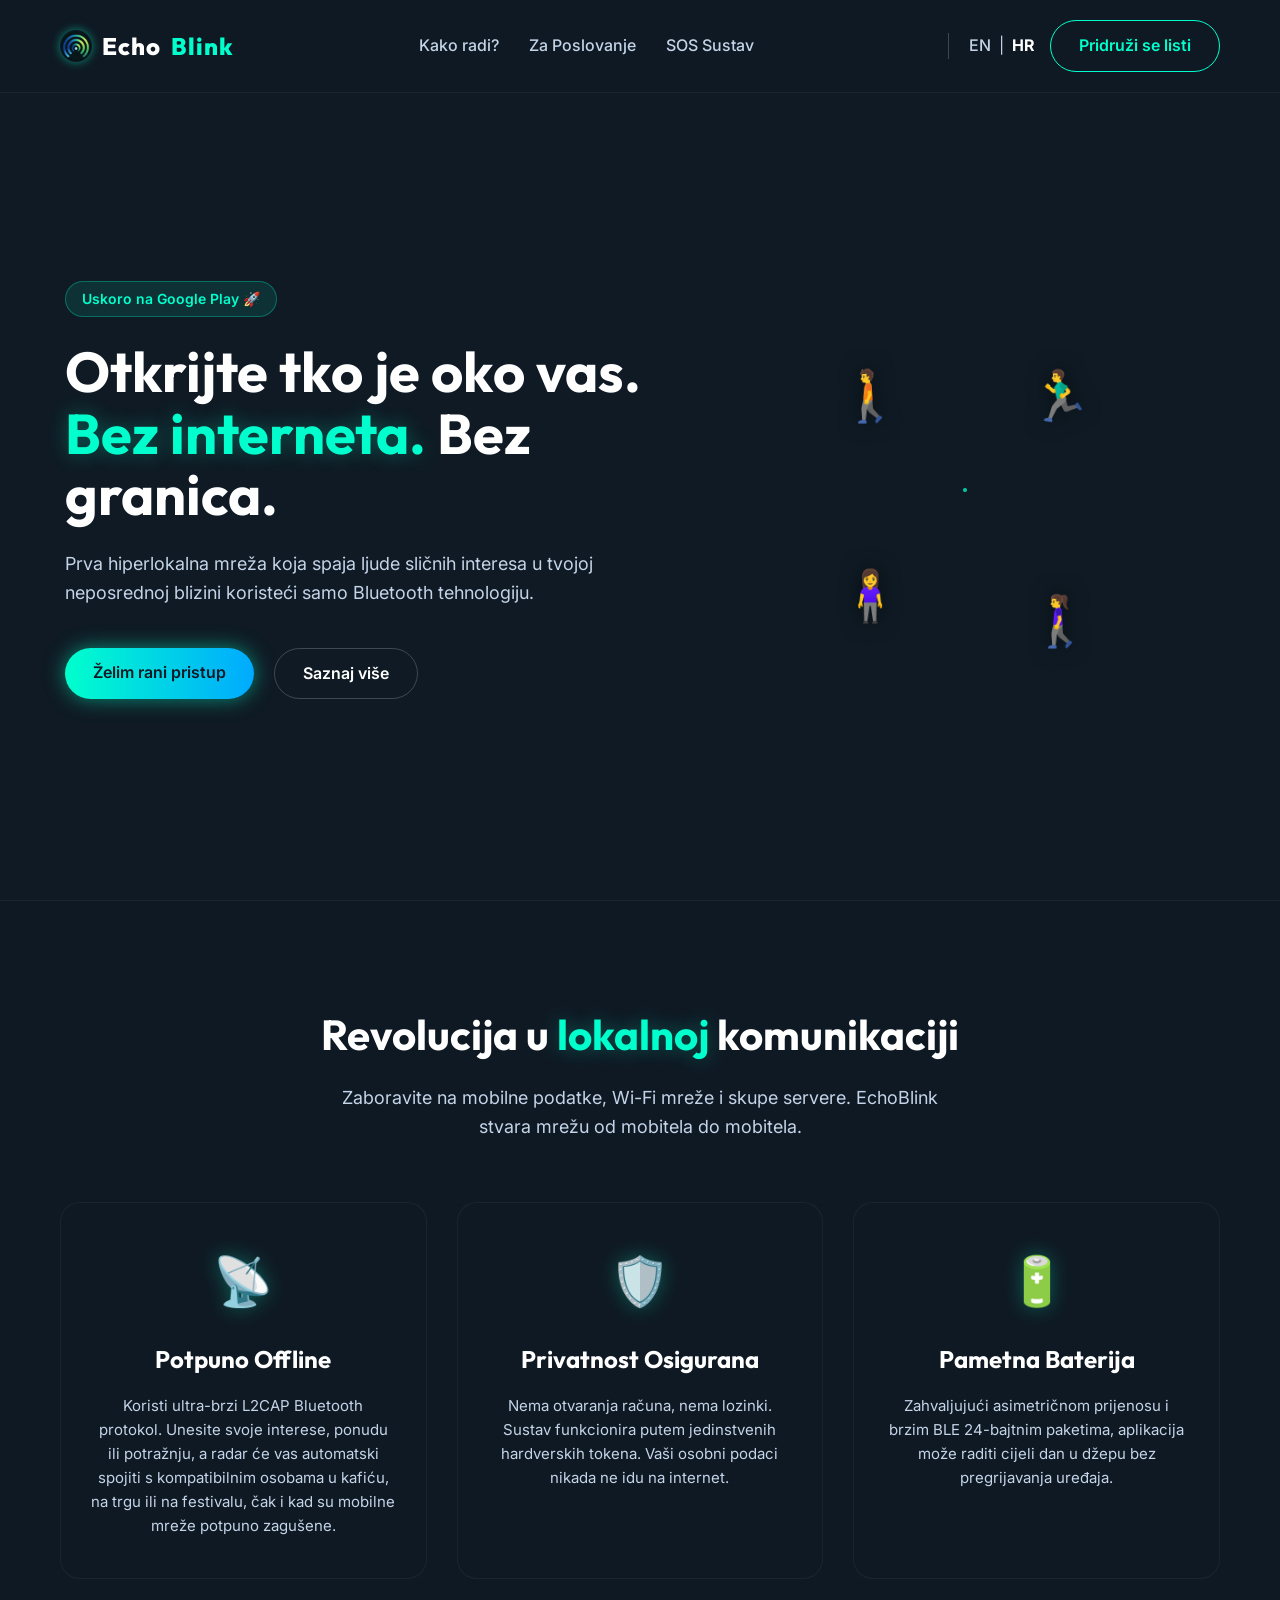
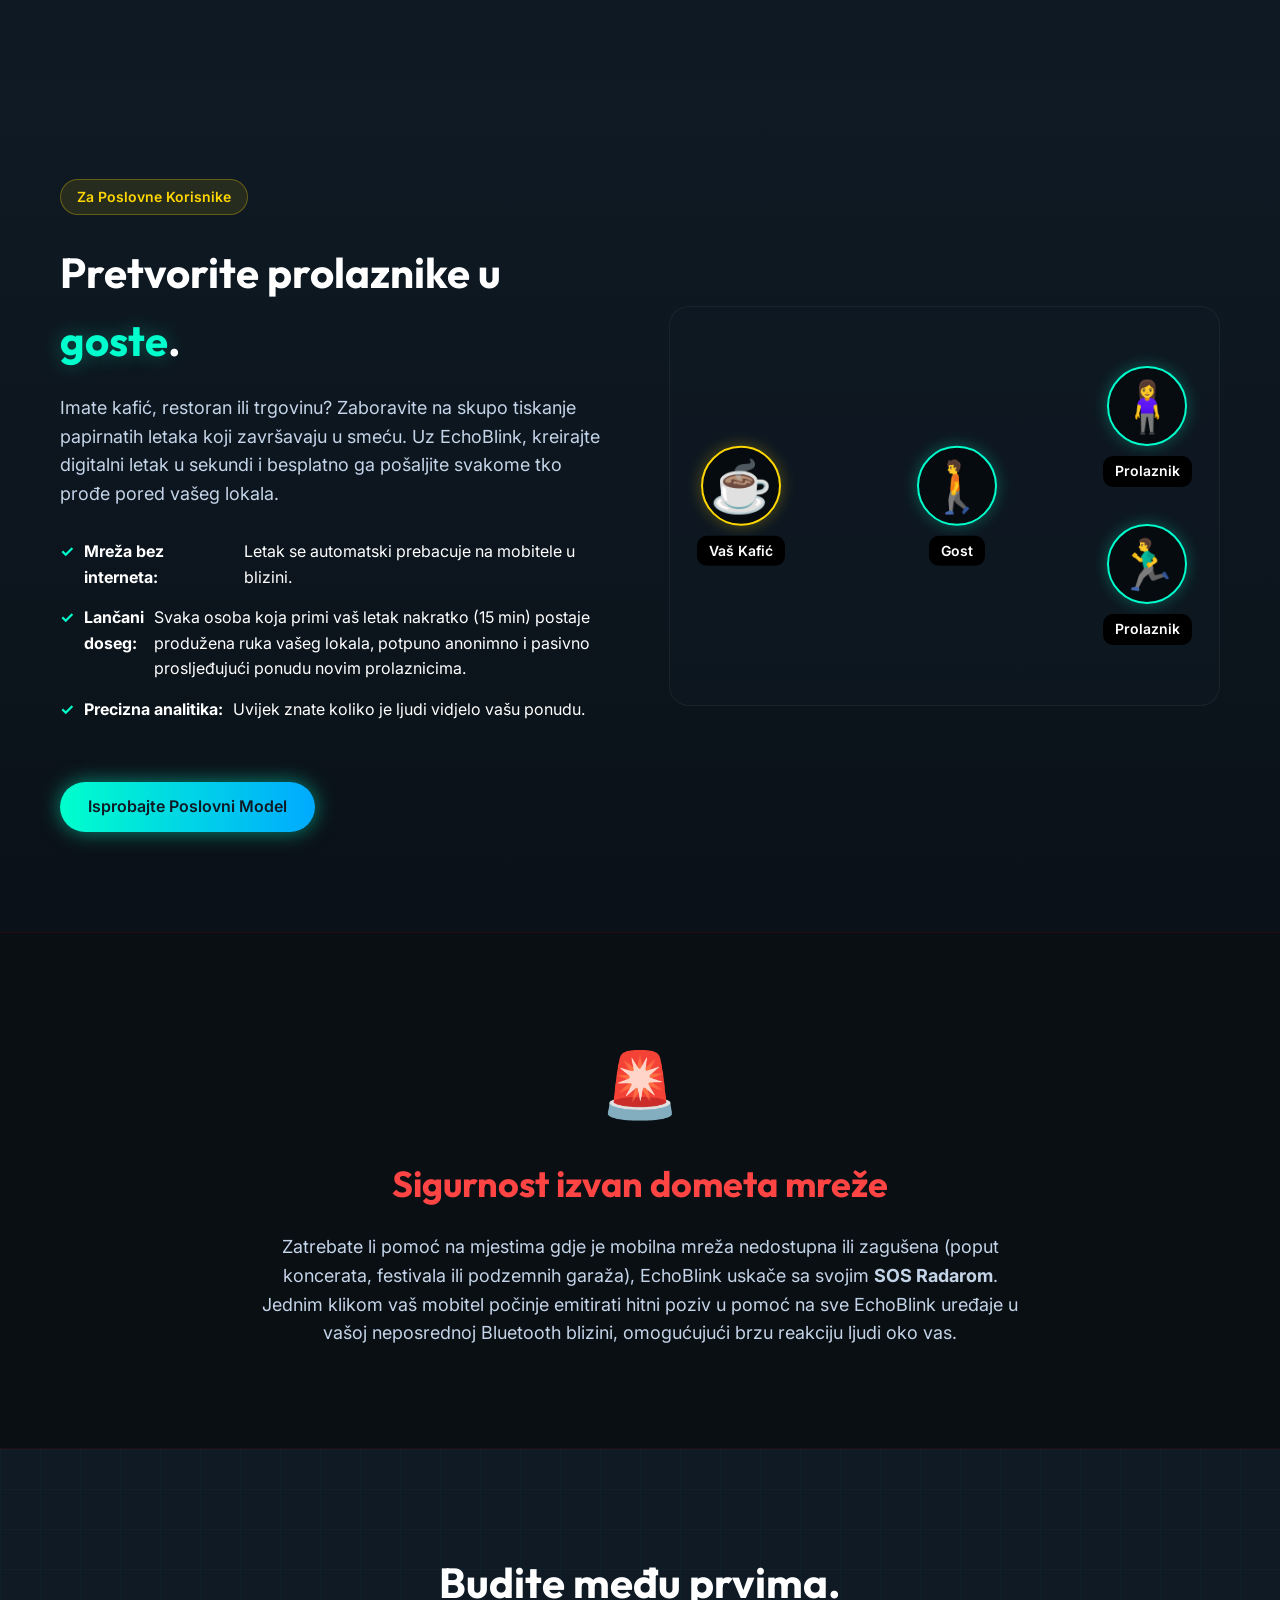
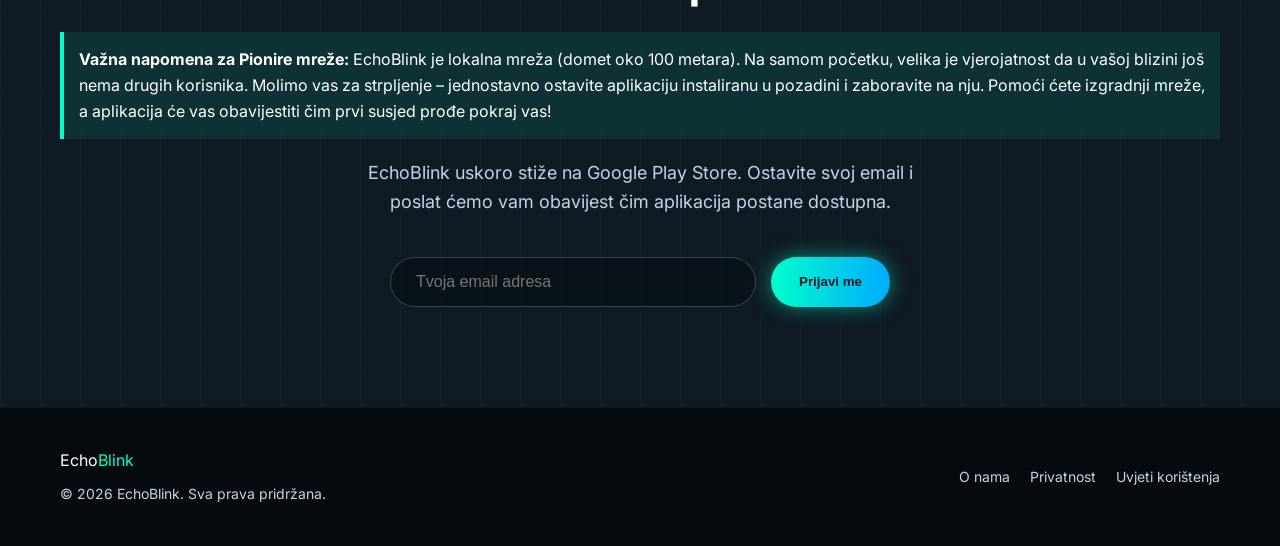
==== hr.html @ ae94ba46 "Add Privacy Policy" ====
<!DOCTYPE html>
<html lang="hr">
<head>
    <meta charset="UTF-8">
    <meta name="viewport" content="width=device-width, initial-scale=1.0">
    <title>EchoBlink | Otkrij Tko Je Oko Tebe</title>
    <meta name="description" content="Decentralizirani komunikacijski sustav. Povežite se s ljudima sličnih interesa oko sebe, potpuno bez interneta.">
    <link rel="stylesheet" href="style.css?v=8">
    <!-- Google Fonts -->
    <link rel="preconnect" href="https://fonts.googleapis.com">
    <link rel="preconnect" href="https://fonts.gstatic.com" crossorigin>
    <link href="https://fonts.googleapis.com/css2?family=Outfit:wght@300;400;600;800&family=Inter:wght@400;500;700&display=swap" rel="stylesheet">
    
    <script>
        function setLanguage() {
            localStorage.setItem('languageSelected', 'true');
        }
    </script>
</head>
<body>

    <!-- NAVIGACIJA -->
    <nav class="navbar">
        <div class="container nav-container">
            <a href="#home" class="logo">
                <img src="logo.webp" alt="EchoBlink Logo" class="logo-img">
                <span class="logo-echo">Echo</span><span class="logo-blink">Blink</span>
            </a>
            <ul class="nav-links">
                <li><a href="#kako-radi">Kako radi?</a></li>
                <li><a href="#poslovanje">Za Poslovanje</a></li>
                <li><a href="#sos">SOS Sustav</a></li>
            </ul>
            <div class="nav-right">
                <div class="lang-switcher">
                    <a href="index.html" onclick="setLanguage()">EN</a> | <a href="hr.html" class="active" onclick="setLanguage()">HR</a>
                </div>
                <a href="#waitlist" class="btn btn-primary">Pridruži se listi</a>
            </div>
        </div>
    </nav>

    <!-- HERO SEKCIJA -->
    <header class="hero" id="home">
        <div class="container hero-content">
            <div class="hero-text">
                <div class="badge">Uskoro na Google Play 🚀</div>
                <h1>Otkrijte tko je oko vas.<br><span class="highlight">Bez interneta.</span> Bez granica.</h1>
                <p>Prva hiperlokalna mreža koja spaja ljude sličnih interesa u tvojoj neposrednoj blizini koristeći samo Bluetooth tehnologiju.</p>
                <div class="hero-buttons">
                    <a href="#waitlist" class="btn btn-glow">Želim rani pristup</a>
                    <a href="#kako-radi" class="btn btn-outline">Saznaj više</a>
                </div>
            </div>

            <!-- Radar Background Animation -->
            <div class="radar-container">
                <div class="radar-wave wave-expand"></div>
                <div class="radar-wave wave-shrink"></div>
                
                <div class="radar-person rp-1">🚶</div>
                <div class="radar-person rp-2">🧍‍♀️</div>
                <div class="radar-person rp-3">🏃‍♂️</div>
                <div class="radar-person rp-4">🚶‍♀️</div>
            </div>
        </div>
    </header>

    <!-- ZNAČAJKE SEKCIJA -->
    <section id="kako-radi" class="features">
        <div class="container">
            <div class="section-header">
                <h2>Revolucija u <span class="highlight">lokalnoj</span> komunikaciji</h2>
                <p>Zaboravite na mobilne podatke, Wi-Fi mreže i skupe servere. EchoBlink stvara mrežu od mobitela do mobitela.</p>
            </div>

            <div class="features-grid">
                <!-- Kartica 1 -->
                <div class="feature-card">
                    <div class="feature-icon">📡</div>
                    <h3>Potpuno Offline</h3>
                    <p>Koristi ultra-brzi L2CAP Bluetooth protokol. Unesite svoje interese, ponudu ili potražnju, a radar će vas automatski spojiti s kompatibilnim osobama u kafiću, na trgu ili na festivalu, čak i kad su mobilne mreže potpuno zagušene.</p>
                </div>

                <!-- Kartica 2 -->
                <div class="feature-card">
                    <div class="feature-icon">🛡️</div>
                    <h3>Privatnost Osigurana</h3>
                    <p>Nema otvaranja računa, nema lozinki. Sustav funkcionira putem jedinstvenih hardverskih tokena. Vaši osobni podaci nikada ne idu na internet.</p>
                </div>

                <!-- Kartica 3 -->
                <div class="feature-card">
                    <div class="feature-icon">🔋</div>
                    <h3>Pametna Baterija</h3>
                    <p>Zahvaljujući asimetričnom prijenosu i brzim BLE 24-bajtnim paketima, aplikacija može raditi cijeli dan u džepu bez pregrijavanja uređaja.</p>
                </div>
            </div>
        </div>
    </section>

    <!-- POSLOVANJE / LETCI SEKCIJA -->
    <section id="poslovanje" class="business-section">
        <div class="container business-container">
            <div class="business-text">
                <div class="badge badge-gold">Za Poslovne Korisnike</div>
                <h2>Pretvorite prolaznike u <span class="highlight">goste</span>.</h2>
                <p>Imate kafić, restoran ili trgovinu? Zaboravite na skupo tiskanje papirnatih letaka koji završavaju u smeću. Uz EchoBlink, kreirajte digitalni letak u sekundi i besplatno ga pošaljite svakome tko prođe pored vašeg lokala.</p>
                
                <ul class="business-list">
                    <li><span class="icon-check">✓</span> <b>Mreža bez interneta:</b> Letak se automatski prebacuje na mobitele u blizini.</li>
                    <li><span class="icon-check">✓</span> <b>Lančani doseg:</b> Svaka osoba koja primi vaš letak nakratko (15 min) postaje produžena ruka vašeg lokala, potpuno anonimno i pasivno prosljeđujući ponudu novim prolaznicima.</li>
                    <li><span class="icon-check">✓</span> <b>Precizna analitika:</b> Uvijek znate koliko je ljudi vidjelo vašu ponudu.</li>
                </ul>
                
                <a href="#waitlist" class="btn btn-glow" style="margin-top: 20px;">Isprobajte Poslovni Model</a>
            </div>
            
            <div class="business-animation">
                <div class="shop-node">
                    <div class="shop-icon">☕</div>
                    <div class="node-label">Vaš Kafić</div>
                    <!-- Kafić šalje prvom gostu -->
                    <div class="flying-flyer flyer-1">📄 Popust 20%</div>
                </div>
                
                <div class="person-node person-1">
                    <div class="person-icon">🚶</div>
                    <div class="node-label">Gost</div>
                    <!-- Gost šalje dvojici novih -->
                    <div class="flying-flyer flyer-2">📄 Popust 20%</div>
                    <div class="flying-flyer flyer-3">📄 Popust 20%</div>
                </div>
                
                <div class="person-node person-2">
                    <div class="person-icon">🧍‍♀️</div>
                    <div class="node-label">Prolaznik</div>
                </div>

                <div class="person-node person-3">
                    <div class="person-icon">🏃‍♂️</div>
                    <div class="node-label">Prolaznik</div>
                </div>
            </div>
        </div>
    </section>

    <!-- SOS SEKCIJA -->
    <section id="sos" class="sos-section">
        <div class="container sos-container">
            <div class="sos-icon">🚨</div>
            <div class="sos-text">
                <h2>Sigurnost izvan dometa mreže</h2>
                <p>Zatrebate li pomoć na mjestima gdje je mobilna mreža nedostupna ili zagušena (poput koncerata, festivala ili podzemnih garaža), EchoBlink uskače sa svojim <b>SOS Radarom</b>. Jednim klikom vaš mobitel počinje emitirati hitni poziv u pomoć na sve EchoBlink uređaje u vašoj neposrednoj Bluetooth blizini, omogućujući brzu reakciju ljudi oko vas.</p>
            </div>
        </div>
    </section>

    <!-- WAITLIST (Lista Čekanja) i FOOTER -->
    <section id="waitlist" class="waitlist-section">
        <div class="container">
            <h2>Budite među prvima.</h2>
            <div class="pioneer-note" style="background: rgba(0, 255, 204, 0.1); border-left: 4px solid #00FFCC; padding: 15px; margin-bottom: 20px; text-align: left;">
                <strong>Važna napomena za Pionire mreže:</strong> EchoBlink je lokalna mreža (domet oko 100 metara). Na samom početku, velika je vjerojatnost da u vašoj blizini još nema drugih korisnika. Molimo vas za strpljenje – jednostavno ostavite aplikaciju instaliranu u pozadini i zaboravite na nju. Pomoći ćete izgradnji mreže, a aplikacija će vas obavijestiti čim prvi susjed prođe pokraj vas!
            </div>
            <p>EchoBlink uskoro stiže na Google Play Store. Ostavite svoj email i poslat ćemo vam obavijest čim aplikacija postane dostupna.</p>
            
            <form class="waitlist-form" action="https://formspree.io/f/xbdepzao" method="POST">
                <input type="email" name="email" placeholder="Tvoja email adresa" required class="email-input">
                <button type="submit" class="btn btn-glow">Prijavi me</button>
            </form>
        </div>
    </section>

    <footer class="footer">
        <div class="container footer-content">
            <div class="footer-logo">
                <span class="logo-echo">Echo</span><span class="logo-blink">Blink</span>
                <p class="copyright">© 2026 EchoBlink. Sva prava pridržana.</p>
            </div>
            <div class="footer-links">
                <a href="#kako-radi">O nama</a>
                <a href="privacy.html">Privatnost</a>
                <a href="#">Uvjeti korištenja</a>
            </div>
        </div>
    </footer>

    <!-- Default Statcounter code for EchoBlink web
    https://soboslikar.github.io/EchoBlinkWeb/index.html -->
    <script type="text/javascript">
    var sc_project=13294993; 
    var sc_invisible=1; 
    var sc_security="50067caf"; 
    </script>
    <script type="text/javascript"
    src="https://www.statcounter.com/counter/counter.js"
    async></script>
    <noscript><div class="statcounter"><a title="Web Analytics
    Made Easy - Statcounter" href="https://statcounter.com/"
    target="_blank"><img class="statcounter"
    src="https://c.statcounter.com/13294993/0/50067caf/1/"
    alt="Web Analytics Made Easy - Statcounter"
    referrerPolicy="no-referrer-when-downgrade"></a></div></noscript>
    <!-- End of Statcounter Code -->

</body>
</html>
---- style.css ----
/* ===== OSNOVNE POSTAVKE ===== */
:root {
    --bg-dark: #0F1A24;         /* Glavna tamno plava pozadina */
    --neon-cyan: #00FFCC;       /* EchoBlink Cijan boja (primarna) */
    --neon-blue: #00AAFF;       /* Sporedna plava */
    --text-main: #FFFFFF;
    --text-muted: #c4d4e8;      /* Svjetlija siva/plava za bolju čitljivost */
    --glass-bg: rgba(15, 26, 36, 0.6);
    --glass-border: rgba(0, 255, 204, 0.2);
}

* {
    margin: 0;
    padding: 0;
    box-sizing: border-box;
}

body {
    font-family: 'Inter', sans-serif;
    background-color: var(--bg-dark);
    color: var(--text-main);
    line-height: 1.6;
    overflow-x: hidden;
}

h1, h2, h3, h4 {
    font-family: 'Outfit', sans-serif;
}

a {
    text-decoration: none;
    color: inherit;
}

.container {
    max-width: 1200px;
    margin: 0 auto;
    padding: 0 20px;
}

/* ===== NAVIGACIJA ===== */
.navbar {
    position: fixed;
    top: 0;
    left: 0;
    width: 100%;
    padding: 20px 0;
    z-index: 100;
    background: var(--glass-bg);
    backdrop-filter: blur(10px);
    border-bottom: 1px solid rgba(255, 255, 255, 0.05);
}

.nav-container {
    display: flex;
    justify-content: space-between;
    align-items: center;
}

.logo {
    font-size: 24px;
    font-weight: 800;
    font-family: 'Outfit', sans-serif;
    letter-spacing: 1px;
    display: flex;
    align-items: center;
    gap: 10px;
}

.logo-img {
    width: 32px;
    height: 32px;
    border-radius: 50%;
    box-shadow: 0 0 10px rgba(0, 255, 204, 0.5);
}

.logo-echo { color: var(--text-main); }
.logo-blink { color: var(--neon-cyan); }

.nav-links {
    display: flex;
    list-style: none;
    gap: 30px;
}

.nav-links a {
    color: var(--text-muted);
    font-weight: 500;
    transition: color 0.3s;
}

.nav-links a:hover {
    color: var(--neon-cyan);
}

.lang-switcher {
    display: flex;
    align-items: center;
    gap: 8px;
    margin-left: 10px;
    padding-left: 20px;
    border-left: 1px solid rgba(255, 255, 255, 0.2);
    color: var(--text-muted);
}

.lang-switcher a {
    color: var(--text-muted);
    text-decoration: none;
    font-weight: 500;
}

.lang-switcher a.active {
    color: #FFF;
    font-weight: 700;
}

.nav-right {
    display: flex;
    align-items: center;
    gap: 15px;
}

/* ===== GUMBI ===== */
.btn {
    display: inline-block;
    padding: 12px 28px;
    border-radius: 30px;
    font-weight: 600;
    transition: all 0.3s ease;
    cursor: pointer;
}

.btn-primary {
    background-color: transparent;
    color: var(--neon-cyan);
    border: 1px solid var(--neon-cyan);
}

.btn-primary:hover {
    background-color: rgba(0, 255, 204, 0.1);
    box-shadow: 0 0 15px rgba(0, 255, 204, 0.4);
}

.btn-glow {
    background: linear-gradient(90deg, #00FFCC, #00AAFF);
    color: #0F1A24;
    border: none;
    box-shadow: 0 0 20px rgba(0, 255, 204, 0.5);
}

.btn-glow:hover {
    box-shadow: 0 0 30px rgba(0, 255, 204, 0.8);
    transform: translateY(-2px);
}

.btn-outline {
    background-color: transparent;
    color: var(--text-main);
    border: 1px solid rgba(255, 255, 255, 0.2);
}

.btn-outline:hover {
    border-color: var(--text-main);
}

/* ===== HERO SEKCIJA ===== */
.hero {
    position: relative;
    min-height: 100vh;
    display: flex;
    align-items: center;
    padding-top: 80px;
    overflow: hidden;
}

.hero-content {
    display: flex;
    align-items: center;
    justify-content: space-between;
    gap: 50px;
    z-index: 2;
    position: relative;
}

.hero-text {
    flex: 1;
    max-width: 600px;
}

.badge {
    display: inline-block;
    padding: 6px 16px;
    background: rgba(0, 255, 204, 0.1);
    border: 1px solid rgba(0, 255, 204, 0.3);
    color: var(--neon-cyan);
    border-radius: 20px;
    font-size: 14px;
    font-weight: 600;
    margin-bottom: 24px;
}

.hero h1 {
    font-size: 56px;
    line-height: 1.1;
    margin-bottom: 24px;
}

.highlight {
    color: var(--neon-cyan);
    text-shadow: 0 0 20px rgba(0, 255, 204, 0.3);
}

.hero p {
    font-size: 18px;
    color: var(--text-muted);
    margin-bottom: 40px;
}

.hero-buttons {
    display: flex;
    gap: 20px;
}

/* ===== HERO MOCKUP (Mobitel) ===== */
.hero-mockup {
    flex: 1;
    display: flex;
    justify-content: center;
    perspective: 1000px;
}

.phone-frame {
    width: 300px;
    height: 600px;
    background: #111;
    border-radius: 40px;
    border: 8px solid #222;
    box-shadow: 0 20px 50px rgba(0,0,0,0.5), 0 0 40px rgba(0, 255, 204, 0.1);
    position: relative;
    overflow: hidden;
    transform: rotateY(-15deg) rotateX(5deg);
    transition: transform 0.5s ease;
}

.phone-frame:hover {
    transform: rotateY(-5deg) rotateX(2deg);
}

.phone-screen {
    width: 100%;
    height: 100%;
    background: var(--bg-dark);
    position: relative;
}

.mockup-radar {
    position: absolute;
    top: 50%;
    left: 50%;
    transform: translate(-50%, -50%);
    width: 250px;
    height: 250px;
    border-radius: 50%;
    border: 1px dashed rgba(0, 255, 204, 0.3);
}

.mockup-center {
    position: absolute;
    top: 50%;
    left: 50%;
    transform: translate(-50%, -50%);
    background: var(--neon-cyan);
    color: #000;
    padding: 8px;
    border-radius: 50%;
    font-size: 10px;
    font-weight: bold;
    box-shadow: 0 0 15px var(--neon-cyan);
}

.mockup-match {
    position: absolute;
    background: rgba(15, 26, 36, 0.9);
    border: 1px solid var(--neon-cyan);
    color: var(--neon-cyan);
    padding: 6px 12px;
    border-radius: 20px;
    font-size: 12px;
    white-space: nowrap;
    animation: float 3s ease-in-out infinite;
}

@keyframes float {
    0% { transform: translateY(0px); }
    50% { transform: translateY(-10px); }
    100% { transform: translateY(0px); }
}

/* ===== RADAR POZADINSKA ANIMACIJA ===== */
.radar-container {
    position: relative;
    width: 500px;
    height: 500px;
    z-index: 0;
    pointer-events: none;
    flex-shrink: 0;
}

.radar-wave {
    position: absolute;
    top: 50%;
    left: 50%;
    transform: translate(-50%, -50%);
    border-radius: 50%;
    border: 2.5px solid rgba(0, 255, 204, 0.5); /* Malo smanjena boja */
}

.wave-expand {
    animation: radarExpand 3s infinite linear;
}

.wave-shrink {
    animation: radarShrink 3s infinite linear;
}

.radar-person {
    position: absolute;
    font-size: 50px;
    width: 60px;
    height: 60px;
    display: flex;
    justify-content: center;
    align-items: center;
    z-index: 2;
    animation: floatOrbit 6s infinite ease-in-out alternate;
    filter: drop-shadow(0 0 10px rgba(0, 0, 0, 0.5));
}

.rp-1 { top: 25%; left: 25%; animation-delay: 0s; }
.rp-2 { top: 65%; left: 25%; animation-delay: 1s; }
.rp-3 { top: 25%; right: 25%; animation-delay: 2s; }
.rp-4 { top: 70%; right: 25%; animation-delay: 3s; }

@keyframes floatOrbit {
    0% { transform: translate(0, 0) scale(0.9); }
    100% { transform: translate(15px, -15px) scale(1.1); }
}

@keyframes radarExpand {
    0% { width: 0; height: 0; opacity: 1; }
    100% { width: 100%; height: 100%; opacity: 0; }
}

@keyframes radarShrink {
    0% { width: 100%; height: 100%; opacity: 0; }
    10% { opacity: 1; }
    100% { width: 0; height: 0; opacity: 1; }
}

/* ===== SEKCIJE OPĆENITO ===== */
section {
    padding: 100px 0;
    position: relative;
    z-index: 2;
}

.section-header {
    text-align: center;
    margin-bottom: 60px;
}

.section-header h2 {
    font-size: 42px;
    margin-bottom: 16px;
}

.section-header p {
    font-size: 18px;
    color: var(--text-muted);
    max-width: 600px;
    margin: 0 auto;
}

/* ===== ZNAČAJKE (Features) ===== */
.features {
    background-color: rgba(15, 26, 36, 0.95);
    border-top: 1px solid rgba(255, 255, 255, 0.05);
}

.features-grid {
    display: grid;
    grid-template-columns: repeat(auto-fit, minmax(300px, 1fr));
    gap: 30px;
}

.feature-card {
    background: var(--glass-bg);
    border: 1px solid rgba(255, 255, 255, 0.05);
    border-radius: 20px;
    padding: 40px 30px;
    text-align: center;
    transition: transform 0.3s, box-shadow 0.3s;
    position: relative;
    overflow: hidden;
}

.feature-card::before {
    content: '';
    position: absolute;
    top: 0;
    left: 0;
    width: 100%;
    height: 4px;
    background: var(--neon-cyan);
    transform: scaleX(0);
    transform-origin: left;
    transition: transform 0.4s ease;
}

.feature-card:hover {
    transform: translateY(-10px);
    box-shadow: 0 15px 30px rgba(0, 0, 0, 0.3);
    border-color: rgba(0, 255, 204, 0.2);
}

.feature-card:hover::before {
    transform: scaleX(1);
}

.feature-icon {
    font-size: 48px;
    margin-bottom: 20px;
    display: inline-block;
    filter: drop-shadow(0 0 10px rgba(0, 255, 204, 0.3));
}

.feature-card h3 {
    font-size: 24px;
    margin-bottom: 16px;
    color: var(--text-main);
}

.feature-card p {
    color: var(--text-muted);
    font-size: 15px;
}

.wave-1 { width: 0; height: 0; animation-delay: 0s; }
.wave-2 { width: 0; height: 0; animation-delay: 1.3s; }
.wave-3 { width: 0; height: 0; animation-delay: 2.6s; }

@keyframes radarExpand {
    0% { width: 0; height: 0; opacity: 1; }
    100% { width: 100%; height: 100%; opacity: 0; }
}

/* ===== RESPONSIVE ===== */
@media (max-width: 992px) {
    .hero-content {
        flex-direction: column;
        text-align: center;
        padding-top: 60px;
    }
    
    .hero-text {
        max-width: 100%;
        margin-bottom: 40px;
    }
    
    .radar-container {
        width: 100%;
        max-width: 350px;
        height: 350px;
        margin: 0 auto;
    }
    
    .hero-buttons {
        justify-content: center;
    }
    
    .nav-links, .nav-container .btn-primary {
        display: none; /* Sakrivamo linkove i gumb na mobitelu */
    }
    
    .lang-switcher {
        border-left: none;
        padding-left: 0;
        margin-left: 0;
    }
    
    .radar-container {
        top: auto;
        bottom: 50px;
        right: 50%;
        transform: translate(50%, 0);
    }
}

/* ===== POSLOVANJE (Business) ===== */
.business-section {
    background: linear-gradient(180deg, var(--bg-dark) 0%, #0a1118 100%);
}

.business-container {
    display: flex;
    align-items: center;
    justify-content: space-between;
    gap: 60px;
}

.business-text {
    flex: 1;
}

.badge-gold {
    background: rgba(255, 215, 0, 0.1);
    border: 1px solid rgba(255, 215, 0, 0.3);
    color: #FFD700;
}

.business-text h2 {
    font-size: 42px;
    margin-bottom: 20px;
}

.business-text p {
    color: var(--text-muted);
    font-size: 18px;
    margin-bottom: 30px;
}

.business-list {
    list-style: none;
    margin-bottom: 40px;
}

.business-list li {
    margin-bottom: 15px;
    font-size: 16px;
    display: flex;
    align-items: flex-start;
    gap: 10px;
}

.icon-check {
    color: var(--neon-cyan);
    font-weight: bold;
}

/* Viralna Animacija */
.business-animation {
    flex: 1;
    position: relative;
    height: 400px;
    background: var(--glass-bg);
    border: 1px solid rgba(255, 255, 255, 0.05);
    border-radius: 20px;
    overflow: hidden;
}

.shop-node, .person-node {
    position: absolute;
    display: flex;
    flex-direction: column;
    align-items: center;
    z-index: 5;
}

.shop-node {
    top: 50%;
    left: 5%;
    transform: translateY(-50%);
}

.person-1 {
    top: 50%;
    left: 45%;
    transform: translateY(-50%);
}

.person-2 {
    top: 15%;
    right: 5%;
}

.person-3 {
    bottom: 15%;
    right: 5%;
}

.shop-icon, .person-icon {
    font-size: 50px;
    background: rgba(0,0,0,0.5);
    width: 80px;
    height: 80px;
    display: flex;
    justify-content: center;
    align-items: center;
    border-radius: 50%;
    border: 2px solid var(--neon-cyan);
    box-shadow: 0 0 15px rgba(0, 255, 204, 0.3);
    margin-bottom: 10px;
}

.shop-icon {
    border-color: #FFD700;
    box-shadow: 0 0 15px rgba(255, 215, 0, 0.3);
}

.node-label {
    font-weight: 600;
    font-size: 14px;
    background: #000;
    padding: 4px 12px;
    border-radius: 10px;
}

/* Animacija letaka */
.flying-flyer {
    position: absolute;
    background: #FFD700;
    color: #000;
    font-weight: bold;
    padding: 5px 10px;
    border-radius: 8px;
    font-size: 12px;
    white-space: nowrap;
    opacity: 0;
    z-index: 4;
}

.flyer-1 {
    animation: flyToPerson1 4s infinite linear;
}

.flyer-2 {
    animation: flyToPerson2 4s infinite linear;
    animation-delay: 2s;
}

.flyer-3 {
    animation: flyToPerson3 4s infinite linear;
    animation-delay: 2s;
}

@keyframes flyToPerson1 {
    0% { top: 40px; left: 80px; opacity: 0; transform: scale(0.5); }
    10% { opacity: 1; transform: scale(1); }
    40% { top: 40px; left: 160px; opacity: 1; transform: scale(1); }
    50% { top: 40px; left: 190px; opacity: 0; transform: scale(0.5); }
    100% { opacity: 0; }
}

@keyframes flyToPerson2 {
    0% { top: 40px; left: 80px; opacity: 0; transform: scale(0.5); }
    10% { opacity: 1; transform: scale(1); }
    40% { top: -60px; left: 180px; opacity: 1; transform: scale(1); }
    50% { top: -90px; left: 200px; opacity: 0; transform: scale(0.5); }
    100% { opacity: 0; }
}

@keyframes flyToPerson3 {
    0% { top: 40px; left: 80px; opacity: 0; transform: scale(0.5); }
    10% { opacity: 1; transform: scale(1); }
    40% { top: 140px; left: 180px; opacity: 1; transform: scale(1); }
    50% { top: 170px; left: 200px; opacity: 0; transform: scale(0.5); }
    100% { opacity: 0; }
}

@media (max-width: 992px) {
    .business-container {
        flex-direction: column;
    }
    .business-animation {
        width: 100%;
        margin-top: 40px;
    }
}

@media (max-width: 600px) {
    .business-animation {
        flex: none;
        width: 100%;
        min-height: 500px;
        height: 500px;
        margin-top: 20px;
        border: none;
        background: transparent;
    }
    
    .shop-node {
        top: 5%;
        left: 50%;
        transform: translateX(-50%);
    }

    .person-1 {
        top: 40%;
        left: 50%;
        transform: translateX(-50%);
    }

    .person-2 {
        top: 75%;
        right: 0;
    }

    .person-3 {
        top: 75%;
        left: 0;
        bottom: auto;
        right: auto;
    }

    .flyer-1 { animation: flyToPerson1_mobile 4s infinite linear; }
    .flyer-2 { animation: flyToPerson2_mobile 4s infinite linear; animation-delay: 2s; }
    .flyer-3 { animation: flyToPerson3_mobile 4s infinite linear; animation-delay: 2s; }
}

@keyframes flyToPerson1_mobile {
    0% { top: 60px; left: 40px; opacity: 0; transform: scale(0.5) translateX(-50%); }
    10% { opacity: 1; transform: scale(1) translateX(-50%); }
    40% { top: 140px; left: 40px; opacity: 1; transform: scale(1) translateX(-50%); }
    50% { top: 160px; left: 40px; opacity: 0; transform: scale(0.5) translateX(-50%); }
    100% { opacity: 0; }
}

@keyframes flyToPerson2_mobile {
    0% { top: 60px; left: 40px; opacity: 0; transform: scale(0.5) translateX(-50%); }
    10% { opacity: 1; transform: scale(1) translateX(-50%); }
    40% { top: 140px; left: 90px; opacity: 1; transform: scale(1) translateX(-50%); }
    50% { top: 160px; left: 100px; opacity: 0; transform: scale(0.5) translateX(-50%); }
    100% { opacity: 0; }
}

@keyframes flyToPerson3_mobile {
    0% { top: 60px; left: 40px; opacity: 0; transform: scale(0.5) translateX(-50%); }
    10% { opacity: 1; transform: scale(1) translateX(-50%); }
    40% { top: 140px; left: -10px; opacity: 1; transform: scale(1) translateX(-50%); }
    50% { top: 160px; left: -20px; opacity: 0; transform: scale(0.5) translateX(-50%); }
    100% { opacity: 0; }
}

/* ===== SOS SEKCIJA ===== */
.sos-section {
    background-color: #0A0F14;
    text-align: center;
    border-top: 1px solid rgba(255, 0, 0, 0.1);
    border-bottom: 1px solid rgba(255, 0, 0, 0.1);
}

.sos-container {
    max-width: 800px;
}

.sos-icon {
    font-size: 64px;
    margin-bottom: 20px;
    animation: pulseRed 2s infinite;
}

@keyframes pulseRed {
    0% { transform: scale(1); filter: drop-shadow(0 0 10px rgba(255,0,0,0)); }
    50% { transform: scale(1.1); filter: drop-shadow(0 0 30px rgba(255,0,0,0.8)); }
    100% { transform: scale(1); filter: drop-shadow(0 0 10px rgba(255,0,0,0)); }
}

.sos-text h2 {
    color: #FF4444;
    font-size: 36px;
    margin-bottom: 20px;
}

.sos-text p {
    font-size: 18px;
    color: var(--text-muted);
}

/* ===== WAITLIST SEKCIJA ===== */
.waitlist-section {
    text-align: center;
    background: url('data:image/svg+xml;utf8,<svg width="100%" height="100%" xmlns="http://www.w3.org/2000/svg"><defs><pattern id="grid" width="40" height="40" patternUnits="userSpaceOnUse"><path d="M 40 0 L 0 0 0 40" fill="none" stroke="rgba(0, 255, 204, 0.05)" stroke-width="1"/></pattern></defs><rect width="100%" height="100%" fill="url(%23grid)" /></svg>');
    background-color: var(--bg-dark);
}

.waitlist-section h2 {
    font-size: 42px;
    margin-bottom: 16px;
}

.waitlist-section p {
    font-size: 18px;
    color: var(--text-muted);
    max-width: 600px;
    margin: 0 auto 40px auto;
}

.waitlist-form {
    display: flex;
    justify-content: center;
    gap: 15px;
    max-width: 500px;
    margin: 0 auto;
}

.email-input {
    flex: 1;
    padding: 15px 25px;
    border-radius: 30px;
    border: 1px solid rgba(255,255,255,0.2);
    background: rgba(0,0,0,0.3);
    color: #FFF;
    font-size: 16px;
    outline: none;
    transition: border-color 0.3s;
}

.email-input:focus {
    border-color: var(--neon-cyan);
}

@media (max-width: 600px) {
    .waitlist-form {
        flex-direction: column;
    }
}

/* ===== FOOTER ===== */
.footer {
    background-color: #050A0F;
    padding: 40px 0;
    border-top: 1px solid rgba(255, 255, 255, 0.05);
}

.footer-content {
    display: flex;
    justify-content: space-between;
    align-items: center;
    flex-wrap: wrap;
    gap: 20px;
}

.footer-logo p {
    color: var(--text-muted);
    font-size: 14px;
    margin-top: 10px;
}

.footer-links {
    display: flex;
    gap: 20px;
}

.footer-links a {
    color: var(--text-muted);
    font-size: 14px;
    transition: color 0.3s;
}

.footer-links a:hover {
    color: var(--neon-cyan);
}
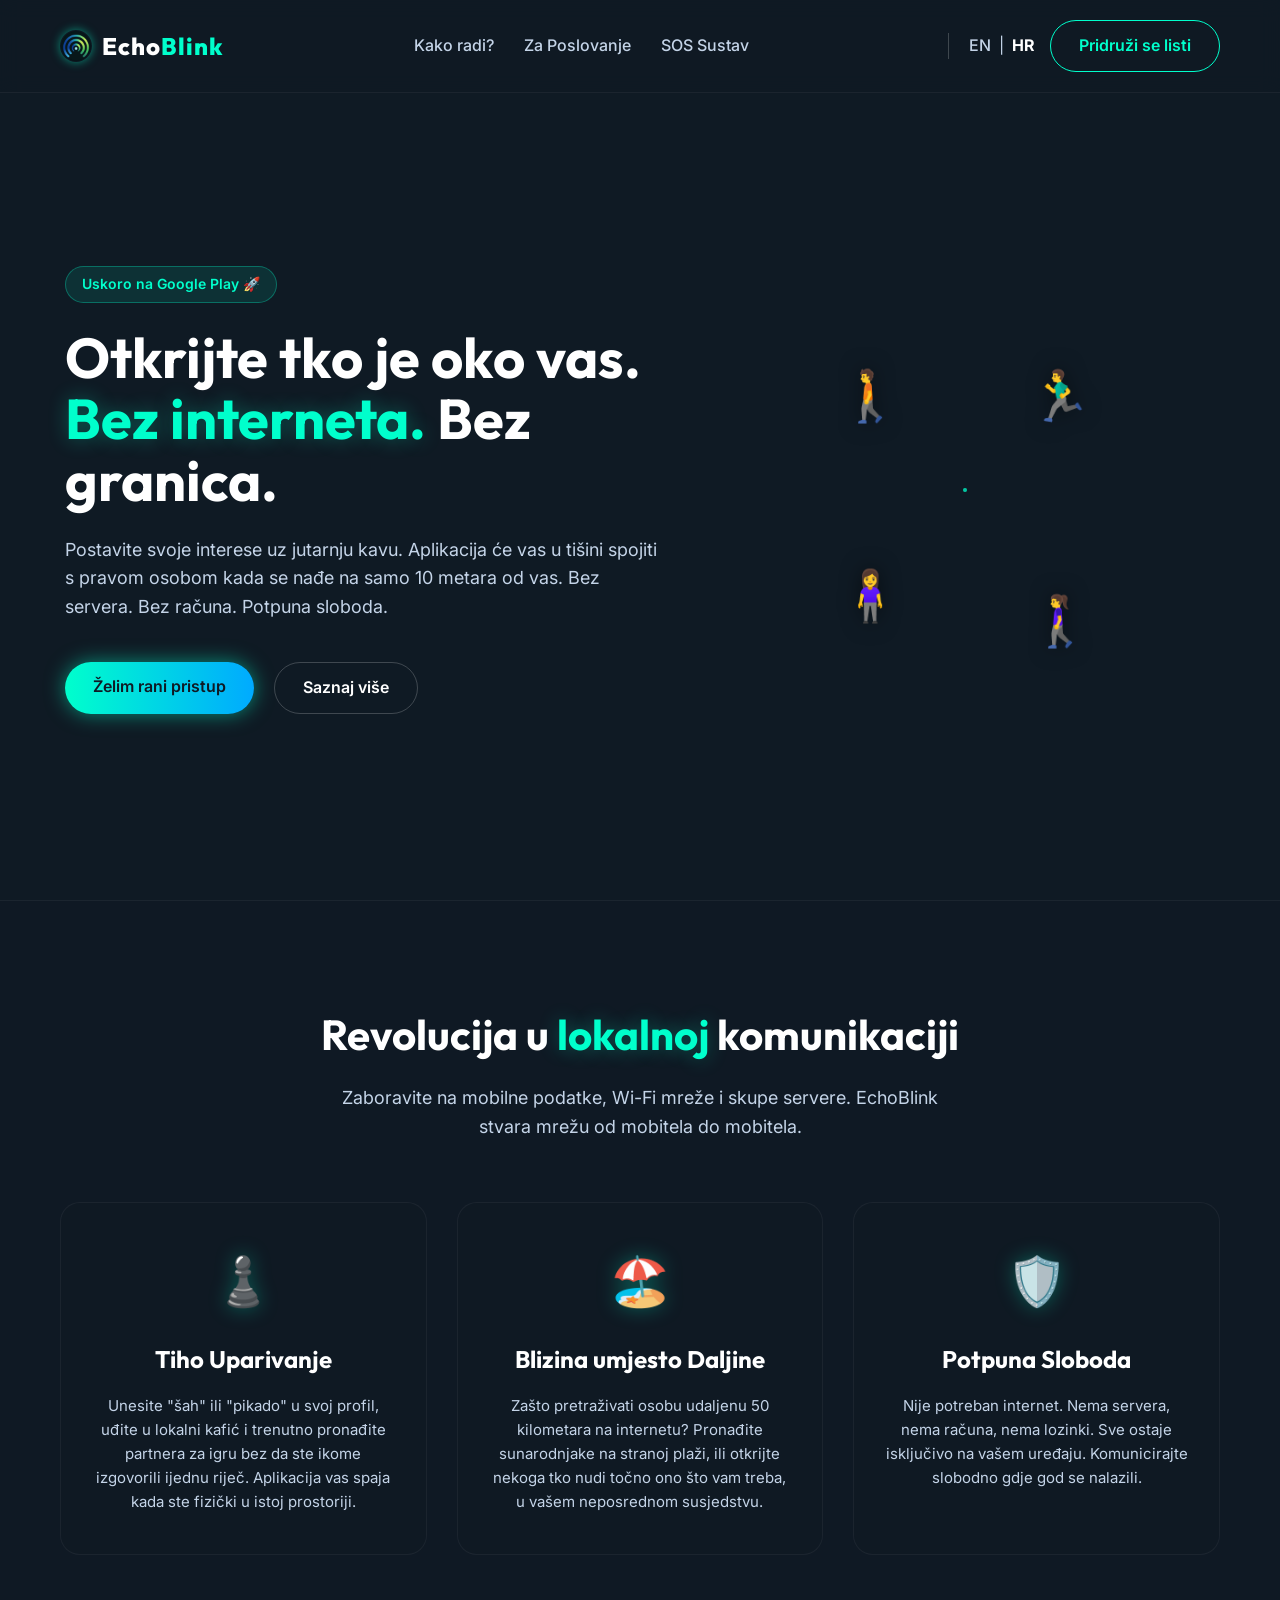
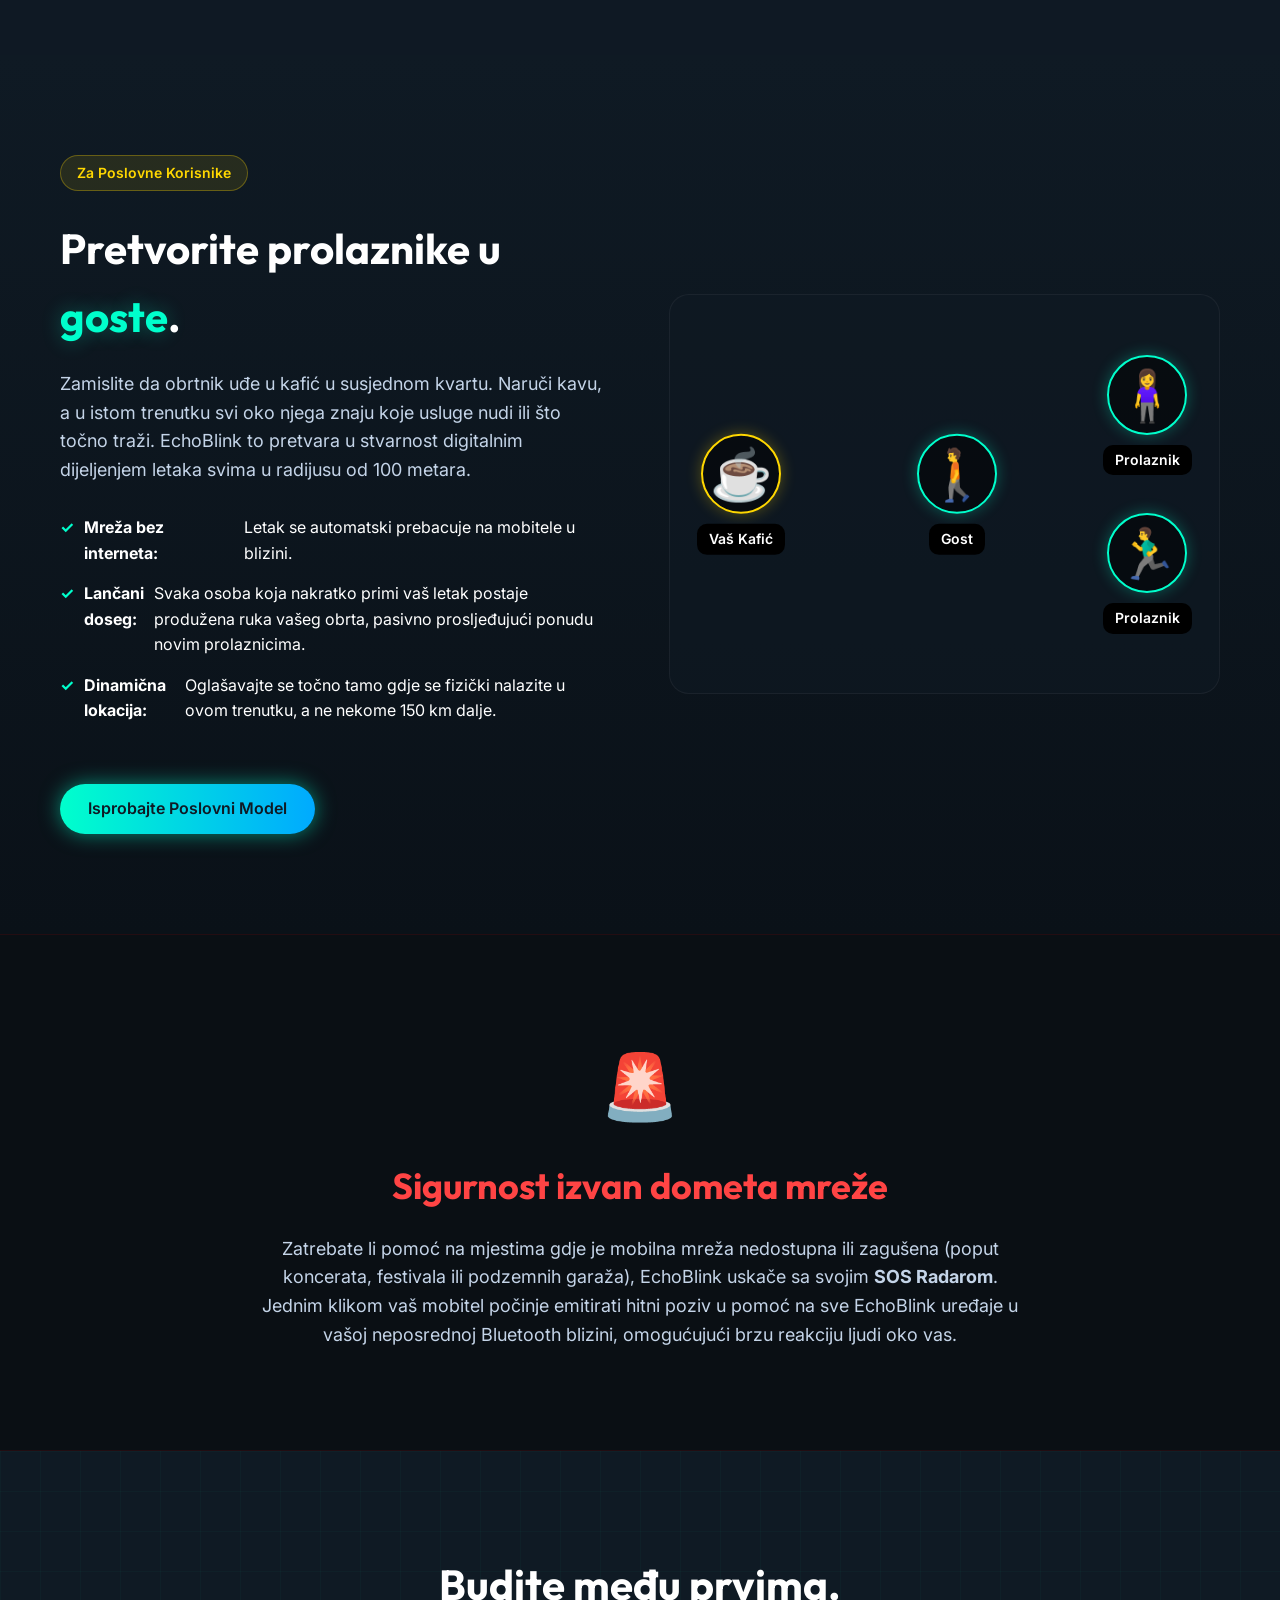
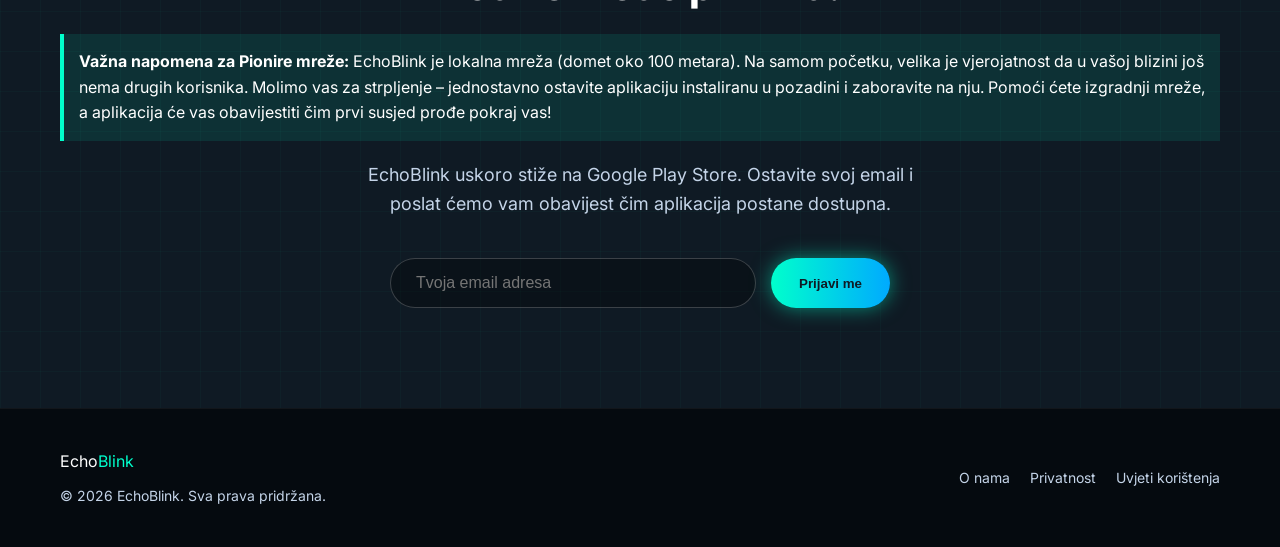
==== commit 7bf9381c: "Update copywriting to reflect proximity vision and fix logo gap" ====
--- a/hr.html
+++ b/hr.html
@@ -5,6 +5,25 @@
     <meta name="viewport" content="width=device-width, initial-scale=1.0">
     <title>EchoBlink | Otkrij Tko Je Oko Tebe</title>
     <meta name="description" content="Decentralizirani komunikacijski sustav. Povežite se s ljudima sličnih interesa oko sebe, potpuno bez interneta.">
+    <meta name="keywords" content="EchoBlink, offline poruke, bluetooth aplikacija, peer to peer, decentralizirana komunikacija, SOS aplikacija, lokalna mreža, bez interneta, mreža, dijeljenje letaka, digitalni letci, offline marketing, lokalno oglašavanje, letci bez interneta">
+    <link rel="canonical" href="https://echoblink.app/hr.html">
+    
+    <!-- Open Graph / Facebook -->
+    <meta property="og:type" content="website">
+    <meta property="og:url" content="https://echoblink.app/hr.html">
+    <meta property="og:title" content="EchoBlink | Otkrij Tko Je Oko Tebe">
+    <meta property="og:description" content="Decentralizirani komunikacijski sustav. Povežite se s ljudima sličnih interesa oko sebe, potpuno bez interneta.">
+    <meta property="og:image" content="https://echoblink.app/logo.webp">
+
+    <!-- Twitter -->
+    <meta property="twitter:card" content="summary_large_image">
+    <meta property="twitter:url" content="https://echoblink.app/hr.html">
+    <meta property="twitter:title" content="EchoBlink | Otkrij Tko Je Oko Tebe">
+    <meta property="twitter:description" content="Decentralizirani komunikacijski sustav. Povežite se s ljudima sličnih interesa oko sebe, potpuno bez interneta.">
+    <meta property="twitter:image" content="https://echoblink.app/logo.webp">
+    
+    <!-- Favicon -->
+    <link rel="icon" type="image/webp" href="logo.webp">
     <link rel="stylesheet" href="style.css?v=8">
     <!-- Google Fonts -->
     <link rel="preconnect" href="https://fonts.googleapis.com">
@@ -46,7 +65,7 @@
             <div class="hero-text">
                 <div class="badge">Uskoro na Google Play 🚀</div>
                 <h1>Otkrijte tko je oko vas.<br><span class="highlight">Bez interneta.</span> Bez granica.</h1>
-                <p>Prva hiperlokalna mreža koja spaja ljude sličnih interesa u tvojoj neposrednoj blizini koristeći samo Bluetooth tehnologiju.</p>
+                <p>Postavite svoje interese uz jutarnju kavu. Aplikacija će vas u tišini spojiti s pravom osobom kada se nađe na samo 10 metara od vas. Bez servera. Bez računa. Potpuna sloboda.</p>
                 <div class="hero-buttons">
                     <a href="#waitlist" class="btn btn-glow">Želim rani pristup</a>
                     <a href="#kako-radi" class="btn btn-outline">Saznaj više</a>
@@ -77,23 +96,23 @@
             <div class="features-grid">
                 <!-- Kartica 1 -->
                 <div class="feature-card">
-                    <div class="feature-icon">📡</div>
-                    <h3>Potpuno Offline</h3>
-                    <p>Koristi ultra-brzi L2CAP Bluetooth protokol. Unesite svoje interese, ponudu ili potražnju, a radar će vas automatski spojiti s kompatibilnim osobama u kafiću, na trgu ili na festivalu, čak i kad su mobilne mreže potpuno zagušene.</p>
+                    <div class="feature-icon">♟️</div>
+                    <h3>Tiho Uparivanje</h3>
+                    <p>Unesite "šah" ili "pikado" u svoj profil, uđite u lokalni kafić i trenutno pronađite partnera za igru bez da ste ikome izgovorili ijednu riječ. Aplikacija vas spaja kada ste fizički u istoj prostoriji.</p>
                 </div>
 
                 <!-- Kartica 2 -->
                 <div class="feature-card">
-                    <div class="feature-icon">🛡️</div>
-                    <h3>Privatnost Osigurana</h3>
-                    <p>Nema otvaranja računa, nema lozinki. Sustav funkcionira putem jedinstvenih hardverskih tokena. Vaši osobni podaci nikada ne idu na internet.</p>
+                    <div class="feature-icon">🏖️</div>
+                    <h3>Blizina umjesto Daljine</h3>
+                    <p>Zašto pretraživati osobu udaljenu 50 kilometara na internetu? Pronađite sunarodnjake na stranoj plaži, ili otkrijte nekoga tko nudi točno ono što vam treba, u vašem neposrednom susjedstvu.</p>
                 </div>
 
                 <!-- Kartica 3 -->
                 <div class="feature-card">
-                    <div class="feature-icon">🔋</div>
-                    <h3>Pametna Baterija</h3>
-                    <p>Zahvaljujući asimetričnom prijenosu i brzim BLE 24-bajtnim paketima, aplikacija može raditi cijeli dan u džepu bez pregrijavanja uređaja.</p>
+                    <div class="feature-icon">🛡️</div>
+                    <h3>Potpuna Sloboda</h3>
+                    <p>Nije potreban internet. Nema servera, nema računa, nema lozinki. Sve ostaje isključivo na vašem uređaju. Komunicirajte slobodno gdje god se nalazili.</p>
                 </div>
             </div>
         </div>
@@ -105,12 +124,12 @@
             <div class="business-text">
                 <div class="badge badge-gold">Za Poslovne Korisnike</div>
                 <h2>Pretvorite prolaznike u <span class="highlight">goste</span>.</h2>
-                <p>Imate kafić, restoran ili trgovinu? Zaboravite na skupo tiskanje papirnatih letaka koji završavaju u smeću. Uz EchoBlink, kreirajte digitalni letak u sekundi i besplatno ga pošaljite svakome tko prođe pored vašeg lokala.</p>
+                <p>Zamislite da obrtnik uđe u kafić u susjednom kvartu. Naruči kavu, a u istom trenutku svi oko njega znaju koje usluge nudi ili što točno traži. EchoBlink to pretvara u stvarnost digitalnim dijeljenjem letaka svima u radijusu od 100 metara.</p>
                 
                 <ul class="business-list">
                     <li><span class="icon-check">✓</span> <b>Mreža bez interneta:</b> Letak se automatski prebacuje na mobitele u blizini.</li>
-                    <li><span class="icon-check">✓</span> <b>Lančani doseg:</b> Svaka osoba koja primi vaš letak nakratko (15 min) postaje produžena ruka vašeg lokala, potpuno anonimno i pasivno prosljeđujući ponudu novim prolaznicima.</li>
-                    <li><span class="icon-check">✓</span> <b>Precizna analitika:</b> Uvijek znate koliko je ljudi vidjelo vašu ponudu.</li>
+                    <li><span class="icon-check">✓</span> <b>Lančani doseg:</b> Svaka osoba koja nakratko primi vaš letak postaje produžena ruka vašeg obrta, pasivno prosljeđujući ponudu novim prolaznicima.</li>
+                    <li><span class="icon-check">✓</span> <b>Dinamična lokacija:</b> Oglašavajte se točno tamo gdje se fizički nalazite u ovom trenutku, a ne nekome 150 km dalje.</li>
                 </ul>
                 
                 <a href="#waitlist" class="btn btn-glow" style="margin-top: 20px;">Isprobajte Poslovni Model</a>
@@ -180,7 +199,7 @@
             </div>
             <div class="footer-links">
                 <a href="#kako-radi">O nama</a>
-                <a href="privacy.html">Privatnost</a>
+                <a href="privacy_hr.html">Privatnost</a>
                 <a href="#">Uvjeti korištenja</a>
             </div>
         </div>
--- a/style.css
+++ b/style.css
@@ -64,7 +64,6 @@
     letter-spacing: 1px;
     display: flex;
     align-items: center;
-    gap: 10px;
 }
 
 .logo-img {
@@ -72,6 +71,7 @@
     height: 32px;
     border-radius: 50%;
     box-shadow: 0 0 10px rgba(0, 255, 204, 0.5);
+    margin-right: 10px;
 }
 
 .logo-echo { color: var(--text-main); }
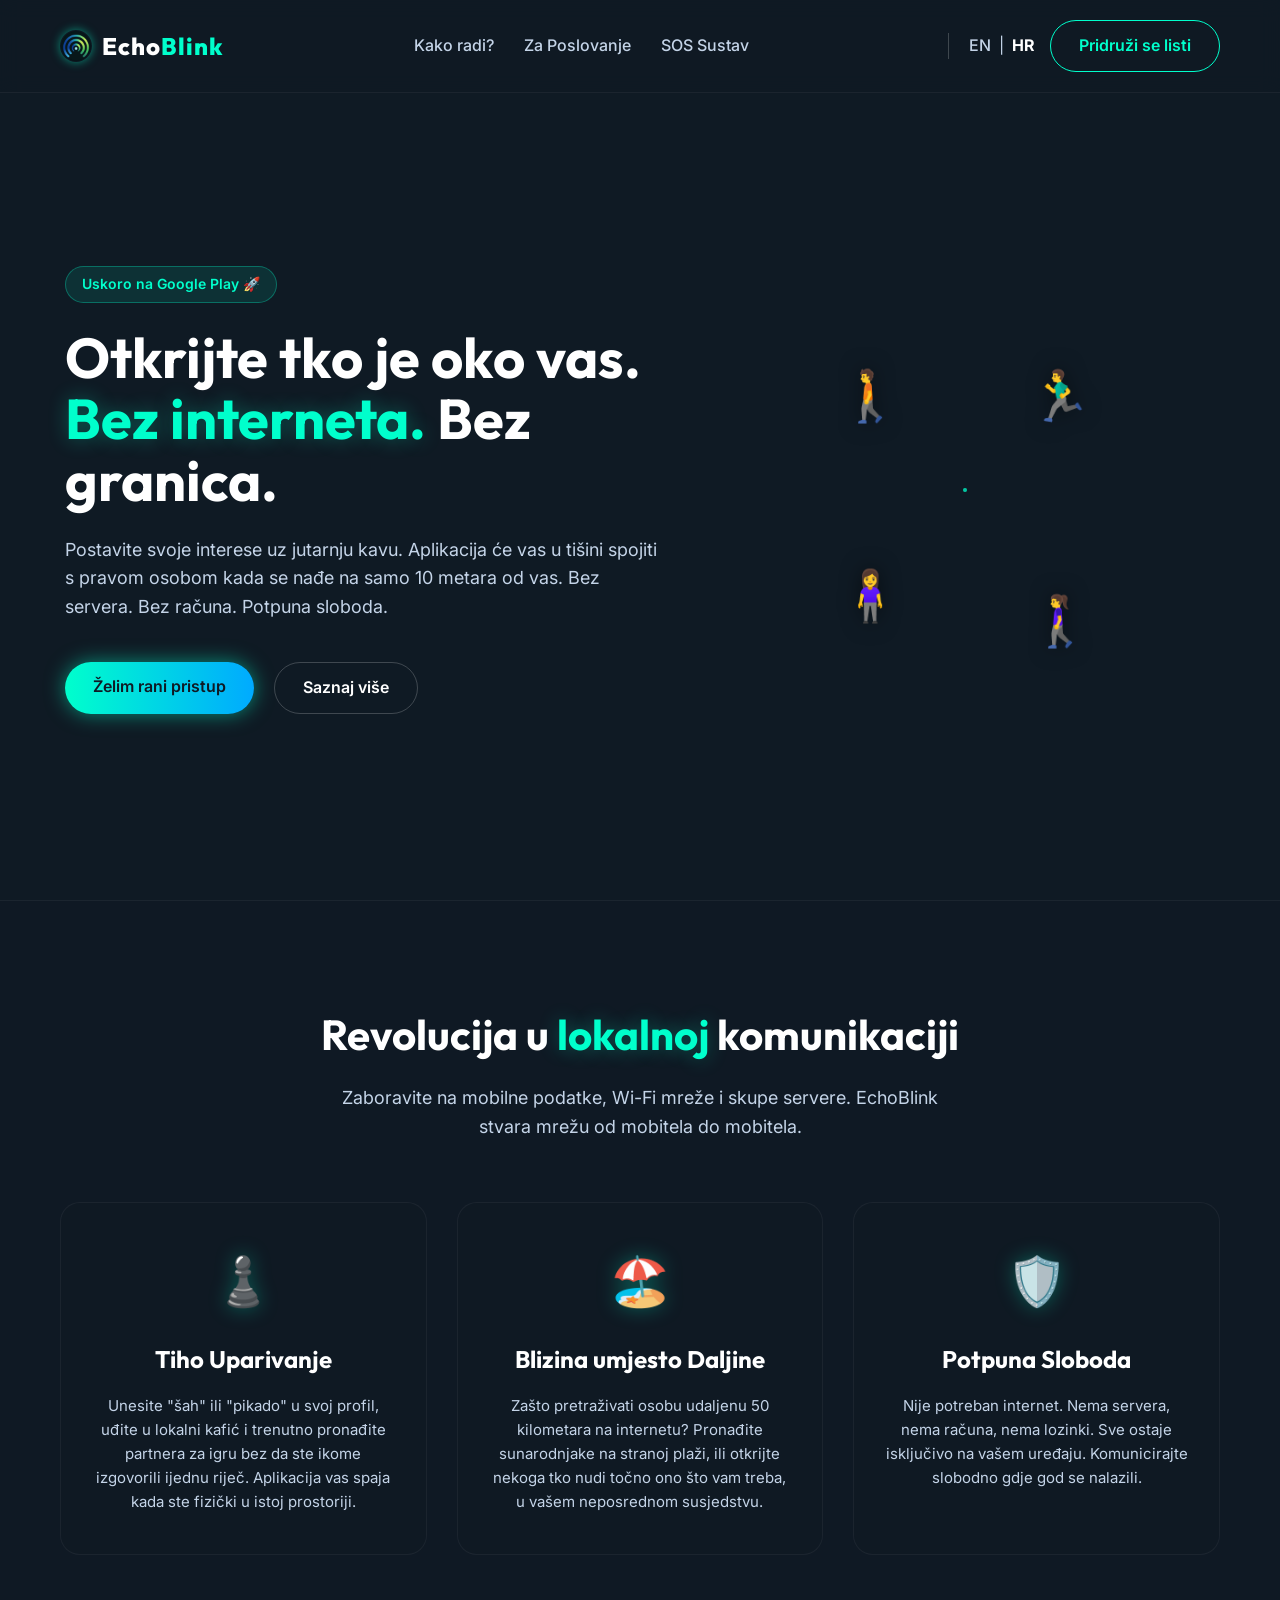
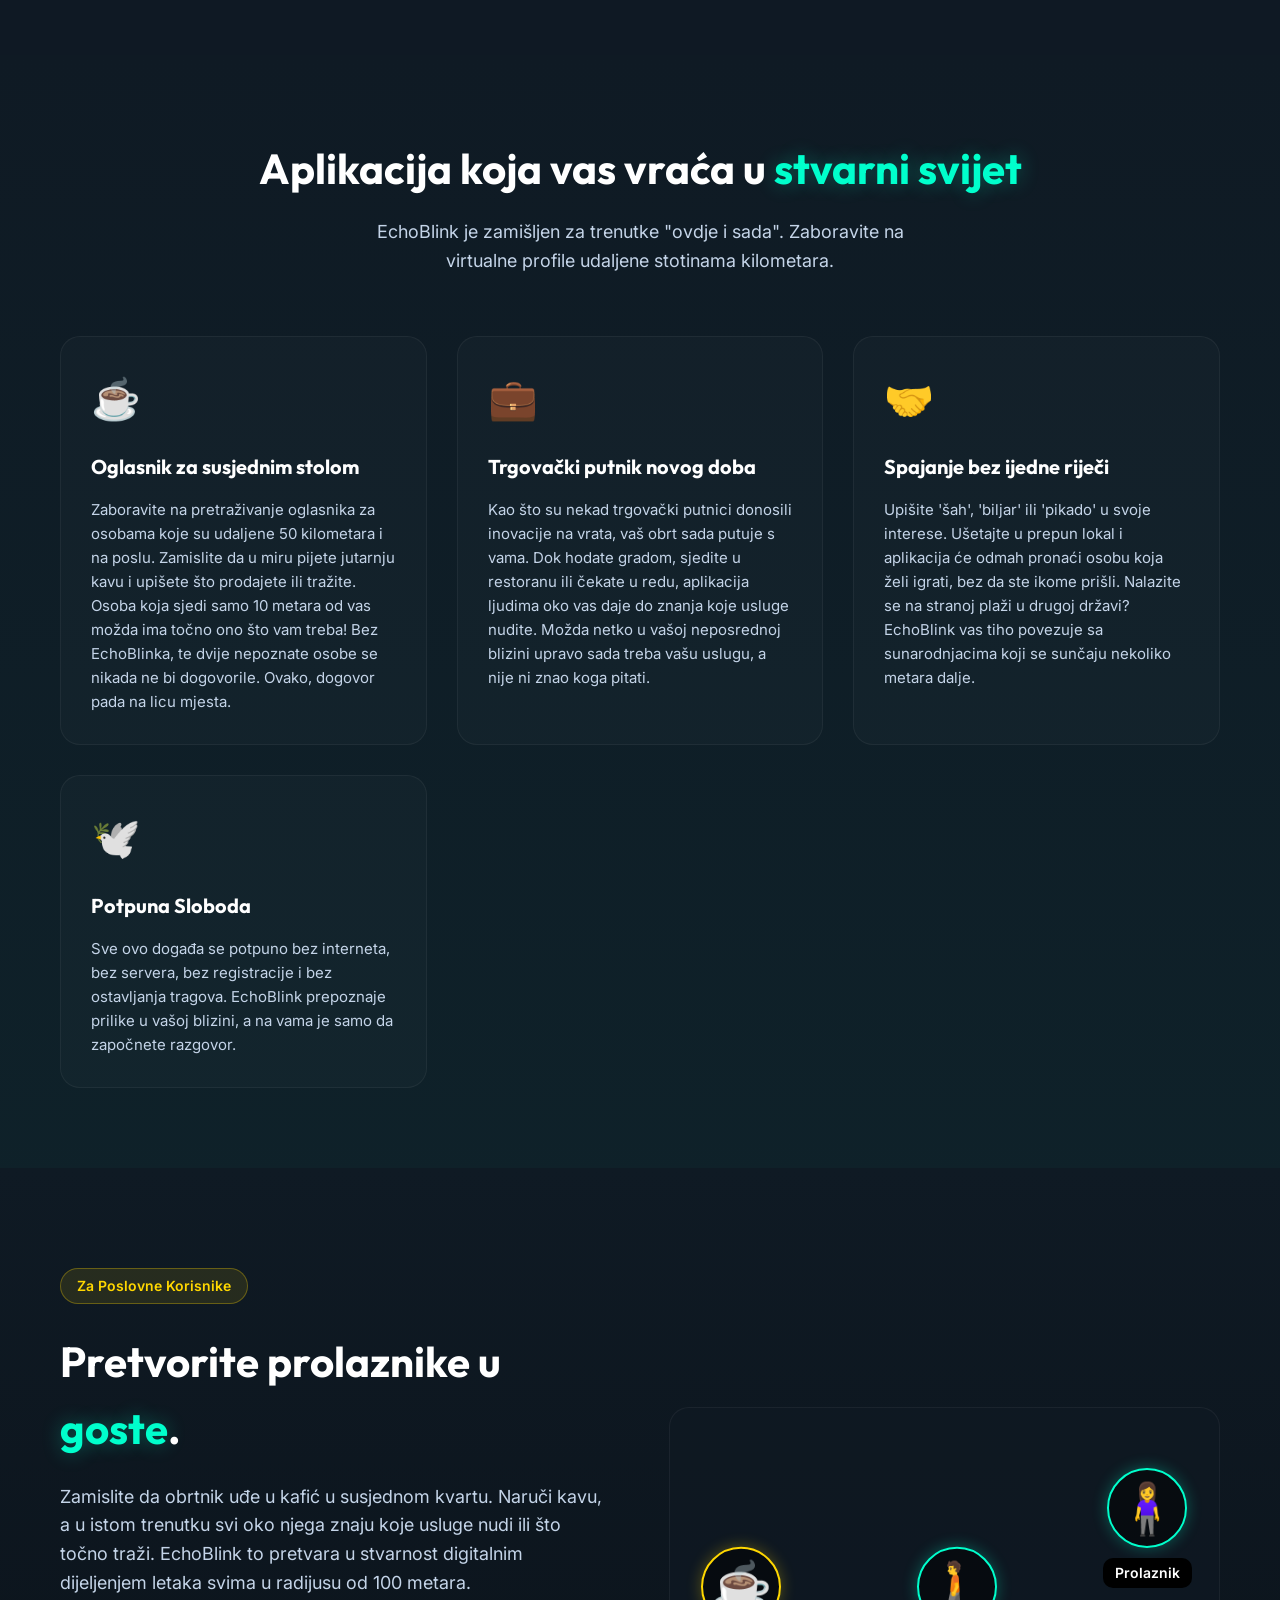
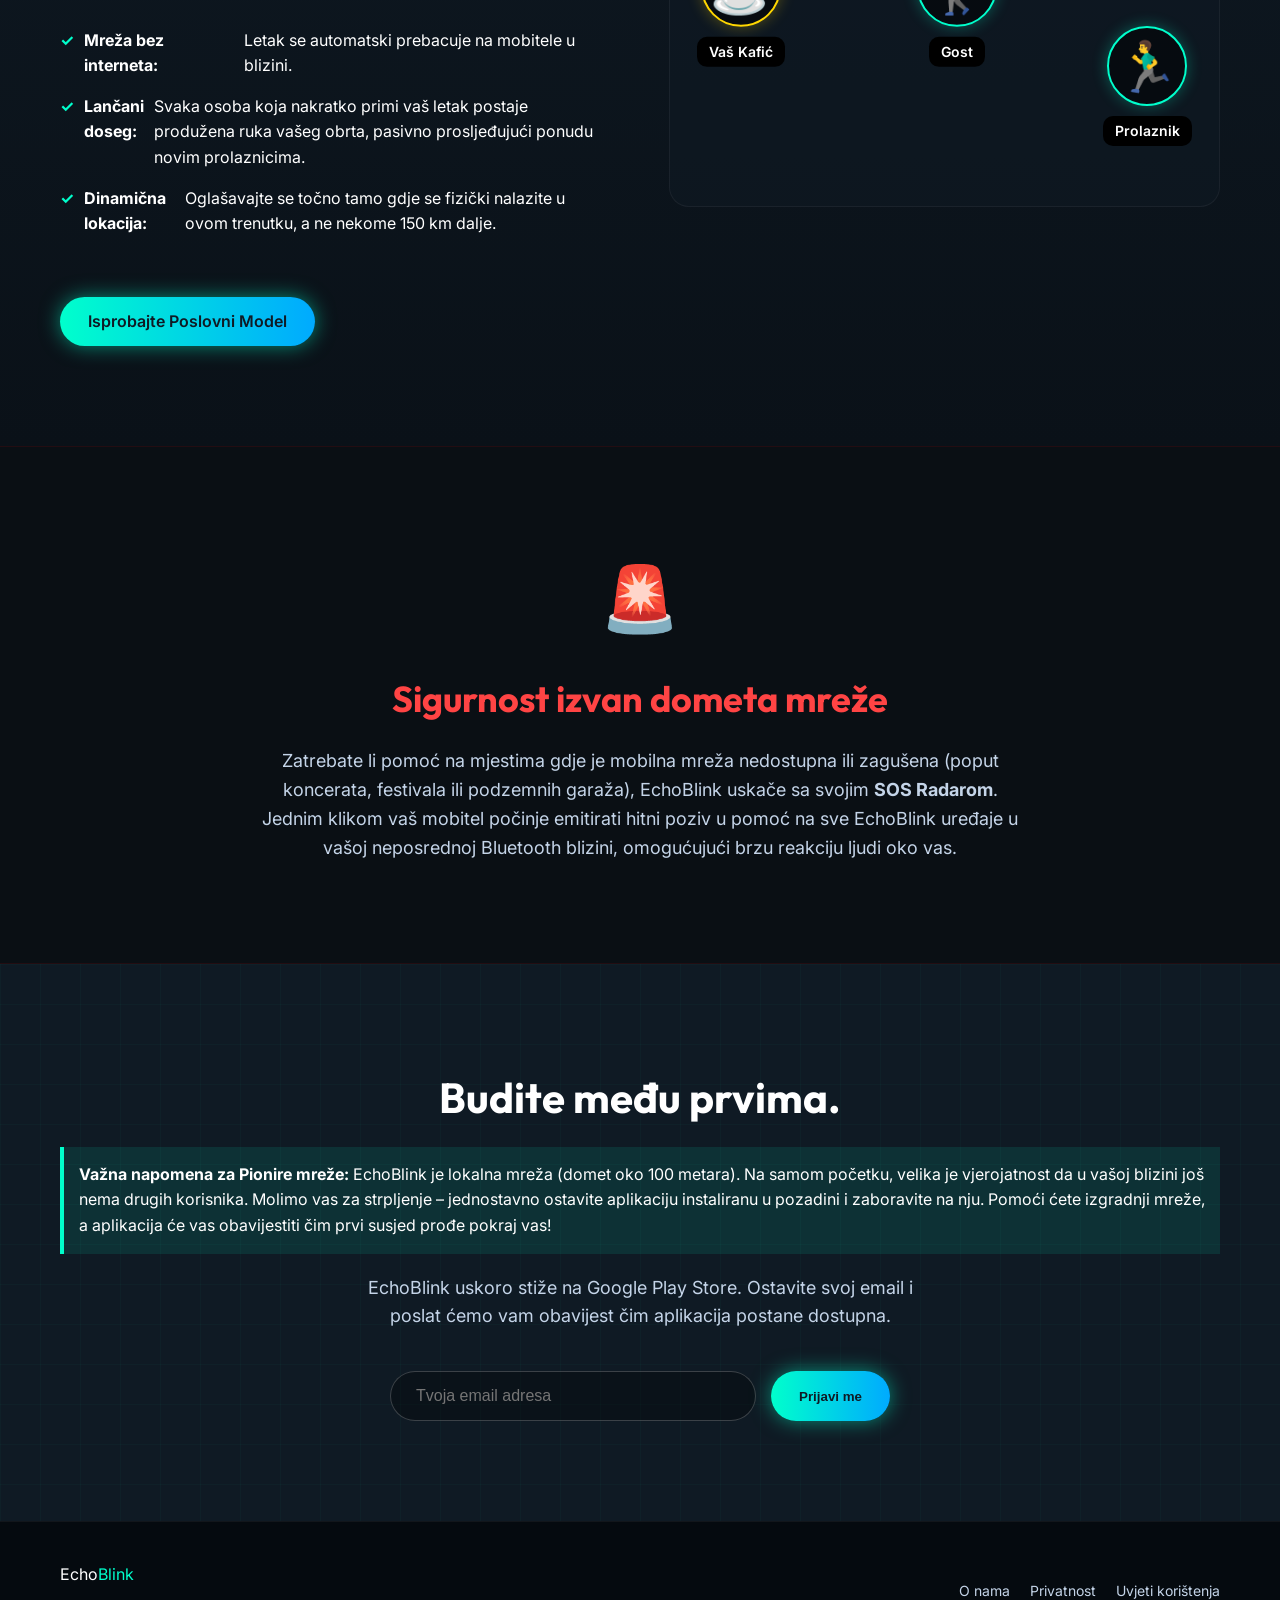
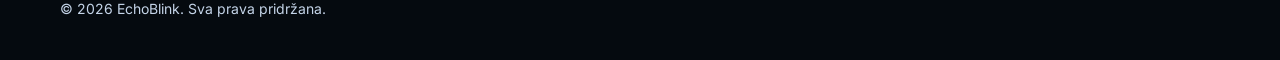
==== commit c139ebec: "Expand vision section to emphasize real-world use cases" ====
--- a/hr.html
+++ b/hr.html
@@ -118,6 +118,42 @@
         </div>
     </section>
 
+    <!-- VIZIJA SEKCIJA -->
+    <section id="vizija" class="vision-section">
+        <div class="container">
+            <div class="section-header">
+                <h2>Aplikacija koja vas vraća u <span class="highlight">stvarni svijet</span></h2>
+                <p>EchoBlink je zamišljen za trenutke "ovdje i sada". Zaboravite na virtualne profile udaljene stotinama kilometara.</p>
+            </div>
+            
+            <div class="vision-grid">
+                <div class="vision-card">
+                    <div class="vision-icon">☕</div>
+                    <h3>Oglasnik za susjednim stolom</h3>
+                    <p>Zaboravite na pretraživanje oglasnika za osobama koje su udaljene 50 kilometara i na poslu. Zamislite da u miru pijete jutarnju kavu i upišete što prodajete ili tražite. Osoba koja sjedi samo 10 metara od vas možda ima točno ono što vam treba! Bez EchoBlinka, te dvije nepoznate osobe se nikada ne bi dogovorile. Ovako, dogovor pada na licu mjesta.</p>
+                </div>
+                
+                <div class="vision-card">
+                    <div class="vision-icon">💼</div>
+                    <h3>Trgovački putnik novog doba</h3>
+                    <p>Kao što su nekad trgovački putnici donosili inovacije na vrata, vaš obrt sada putuje s vama. Dok hodate gradom, sjedite u restoranu ili čekate u redu, aplikacija ljudima oko vas daje do znanja koje usluge nudite. Možda netko u vašoj neposrednoj blizini upravo sada treba vašu uslugu, a nije ni znao koga pitati.</p>
+                </div>
+                
+                <div class="vision-card">
+                    <div class="vision-icon">🤝</div>
+                    <h3>Spajanje bez ijedne riječi</h3>
+                    <p>Upišite 'šah', 'biljar' ili 'pikado' u svoje interese. Ušetajte u prepun lokal i aplikacija će odmah pronaći osobu koja želi igrati, bez da ste ikome prišli. Nalazite se na stranoj plaži u drugoj državi? EchoBlink vas tiho povezuje sa sunarodnjacima koji se sunčaju nekoliko metara dalje.</p>
+                </div>
+                
+                <div class="vision-card">
+                    <div class="vision-icon">🕊️</div>
+                    <h3>Potpuna Sloboda</h3>
+                    <p>Sve ovo događa se potpuno bez interneta, bez servera, bez registracije i bez ostavljanja tragova. EchoBlink prepoznaje prilike u vašoj blizini, a na vama je samo da započnete razgovor.</p>
+                </div>
+            </div>
+        </div>
+    </section>
+
     <!-- POSLOVANJE / LETCI SEKCIJA -->
     <section id="poslovanje" class="business-section">
         <div class="container business-container">
--- a/style.css
+++ b/style.css
@@ -496,6 +496,50 @@
     }
 }
 
+/* ===== VIZIJA SEKCIJA ===== */
+.vision-section {
+    padding: 80px 0;
+    background: linear-gradient(180deg, var(--bg-dark) 0%, rgba(0, 255, 204, 0.03) 100%);
+}
+
+.vision-grid {
+    display: grid;
+    grid-template-columns: repeat(auto-fit, minmax(280px, 1fr));
+    gap: 30px;
+    margin-top: 50px;
+}
+
+.vision-card {
+    background: rgba(255, 255, 255, 0.02);
+    border: 1px solid rgba(255, 255, 255, 0.05);
+    border-radius: 20px;
+    padding: 30px;
+    transition: transform 0.3s, border-color 0.3s, box-shadow 0.3s;
+}
+
+.vision-card:hover {
+    transform: translateY(-5px);
+    border-color: var(--neon-cyan);
+    box-shadow: 0 10px 30px rgba(0, 255, 204, 0.1);
+}
+
+.vision-icon {
+    font-size: 40px;
+    margin-bottom: 20px;
+}
+
+.vision-card h3 {
+    font-size: 20px;
+    margin-bottom: 15px;
+    color: var(--text-main);
+}
+
+.vision-card p {
+    color: var(--text-muted);
+    font-size: 15px;
+    line-height: 1.6;
+}
+
 /* ===== POSLOVANJE (Business) ===== */
 .business-section {
     background: linear-gradient(180deg, var(--bg-dark) 0%, #0a1118 100%);
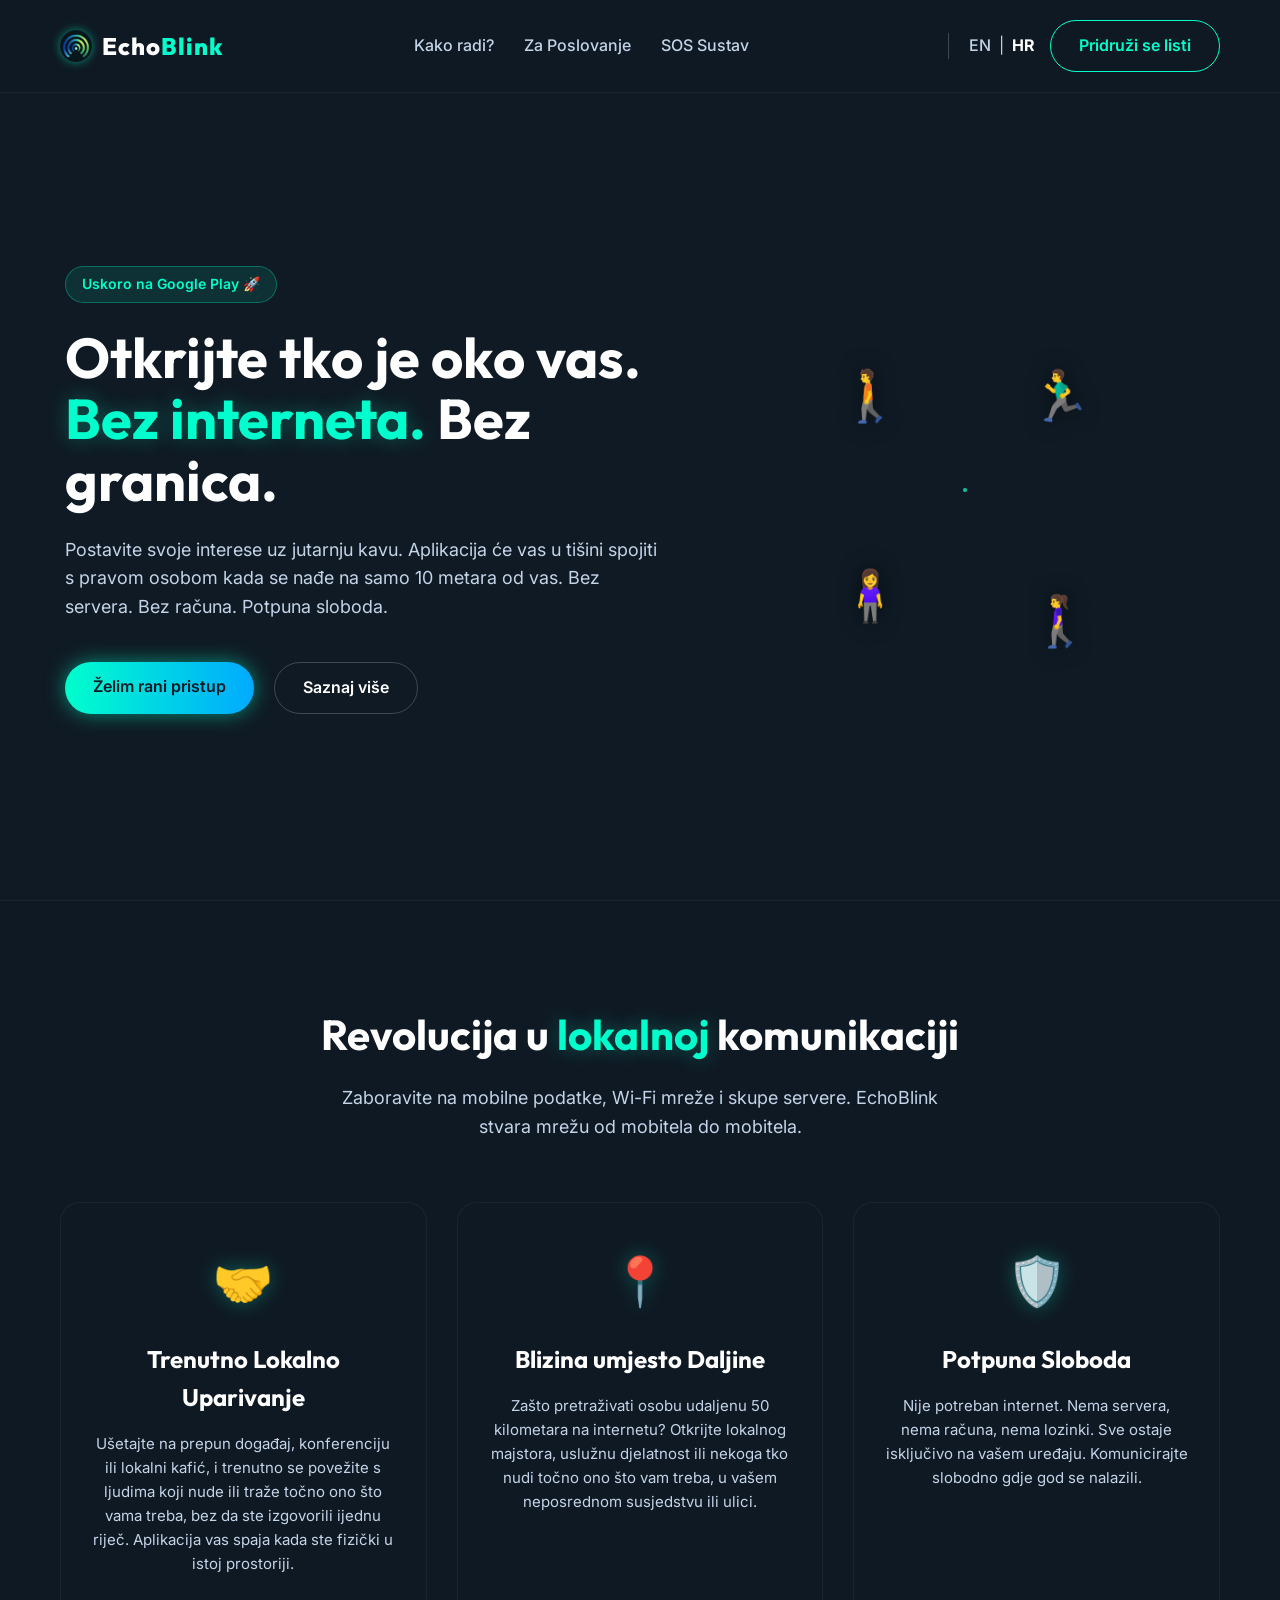
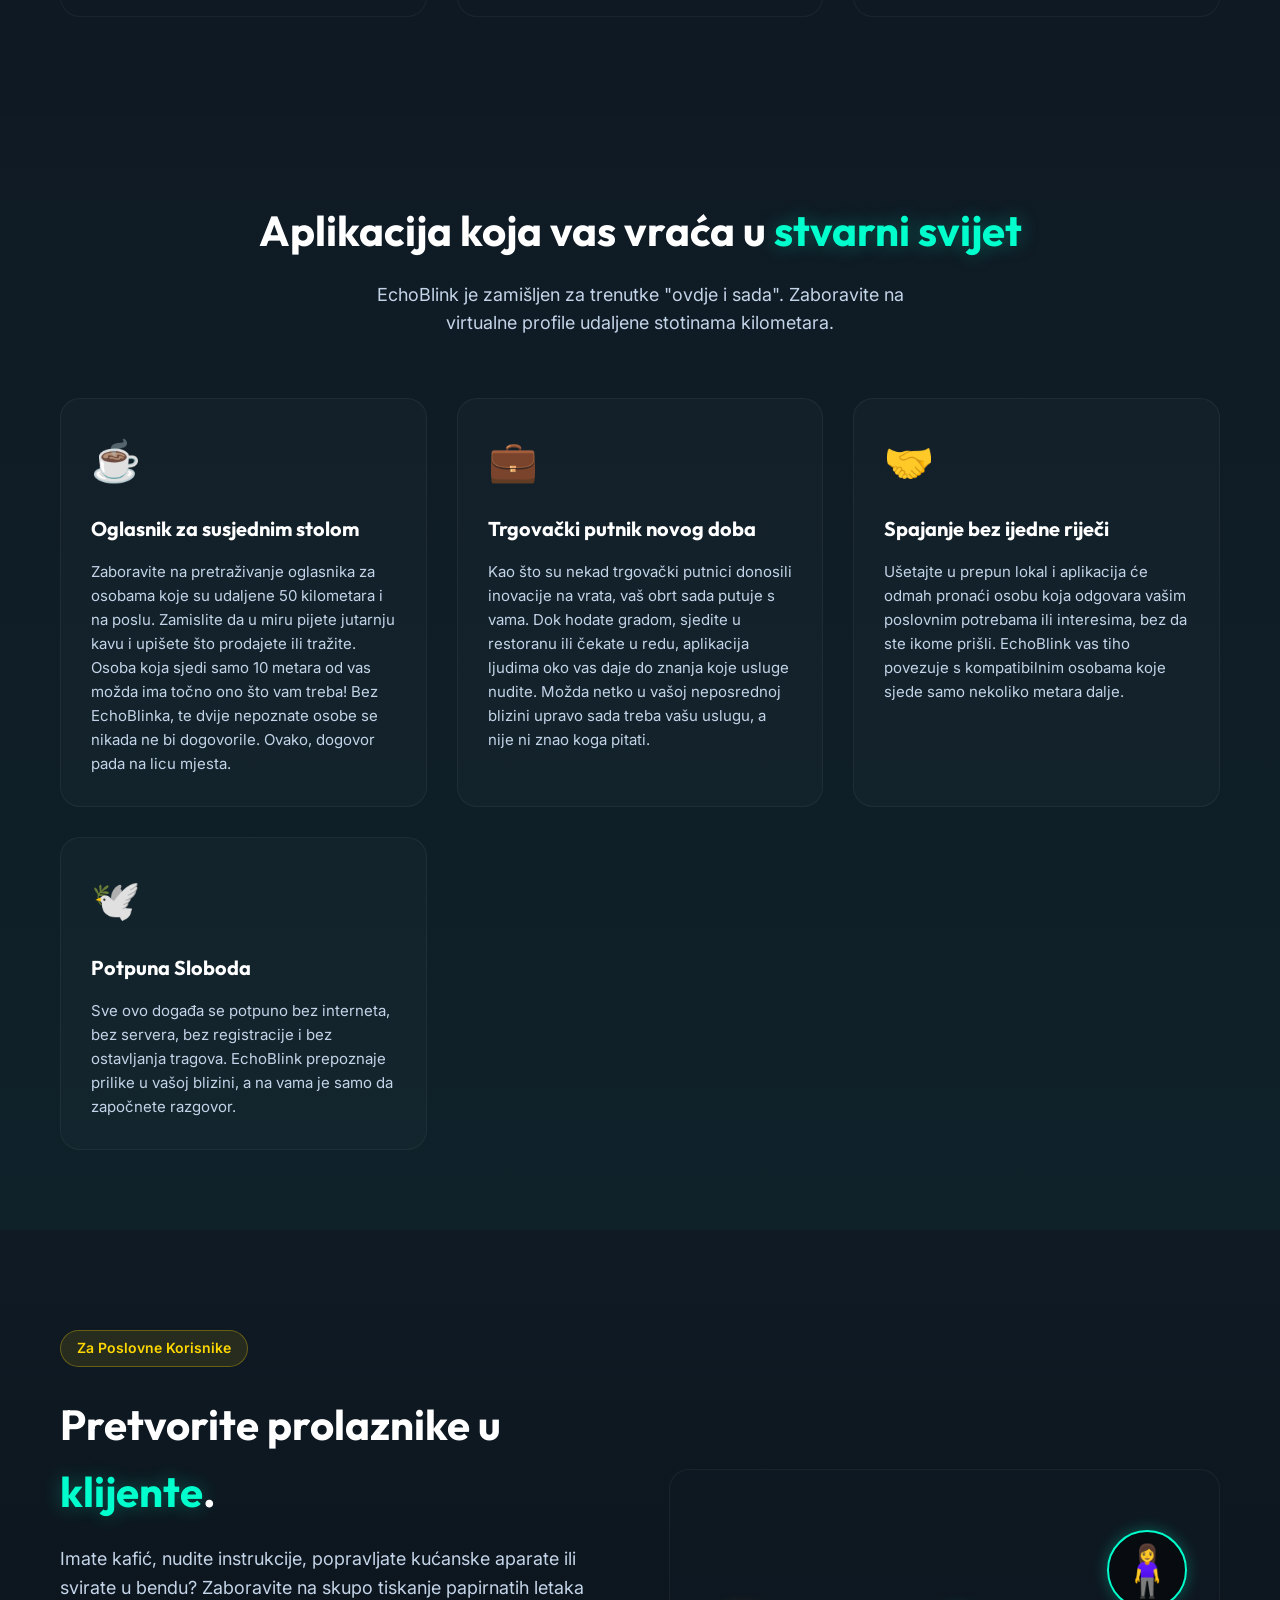
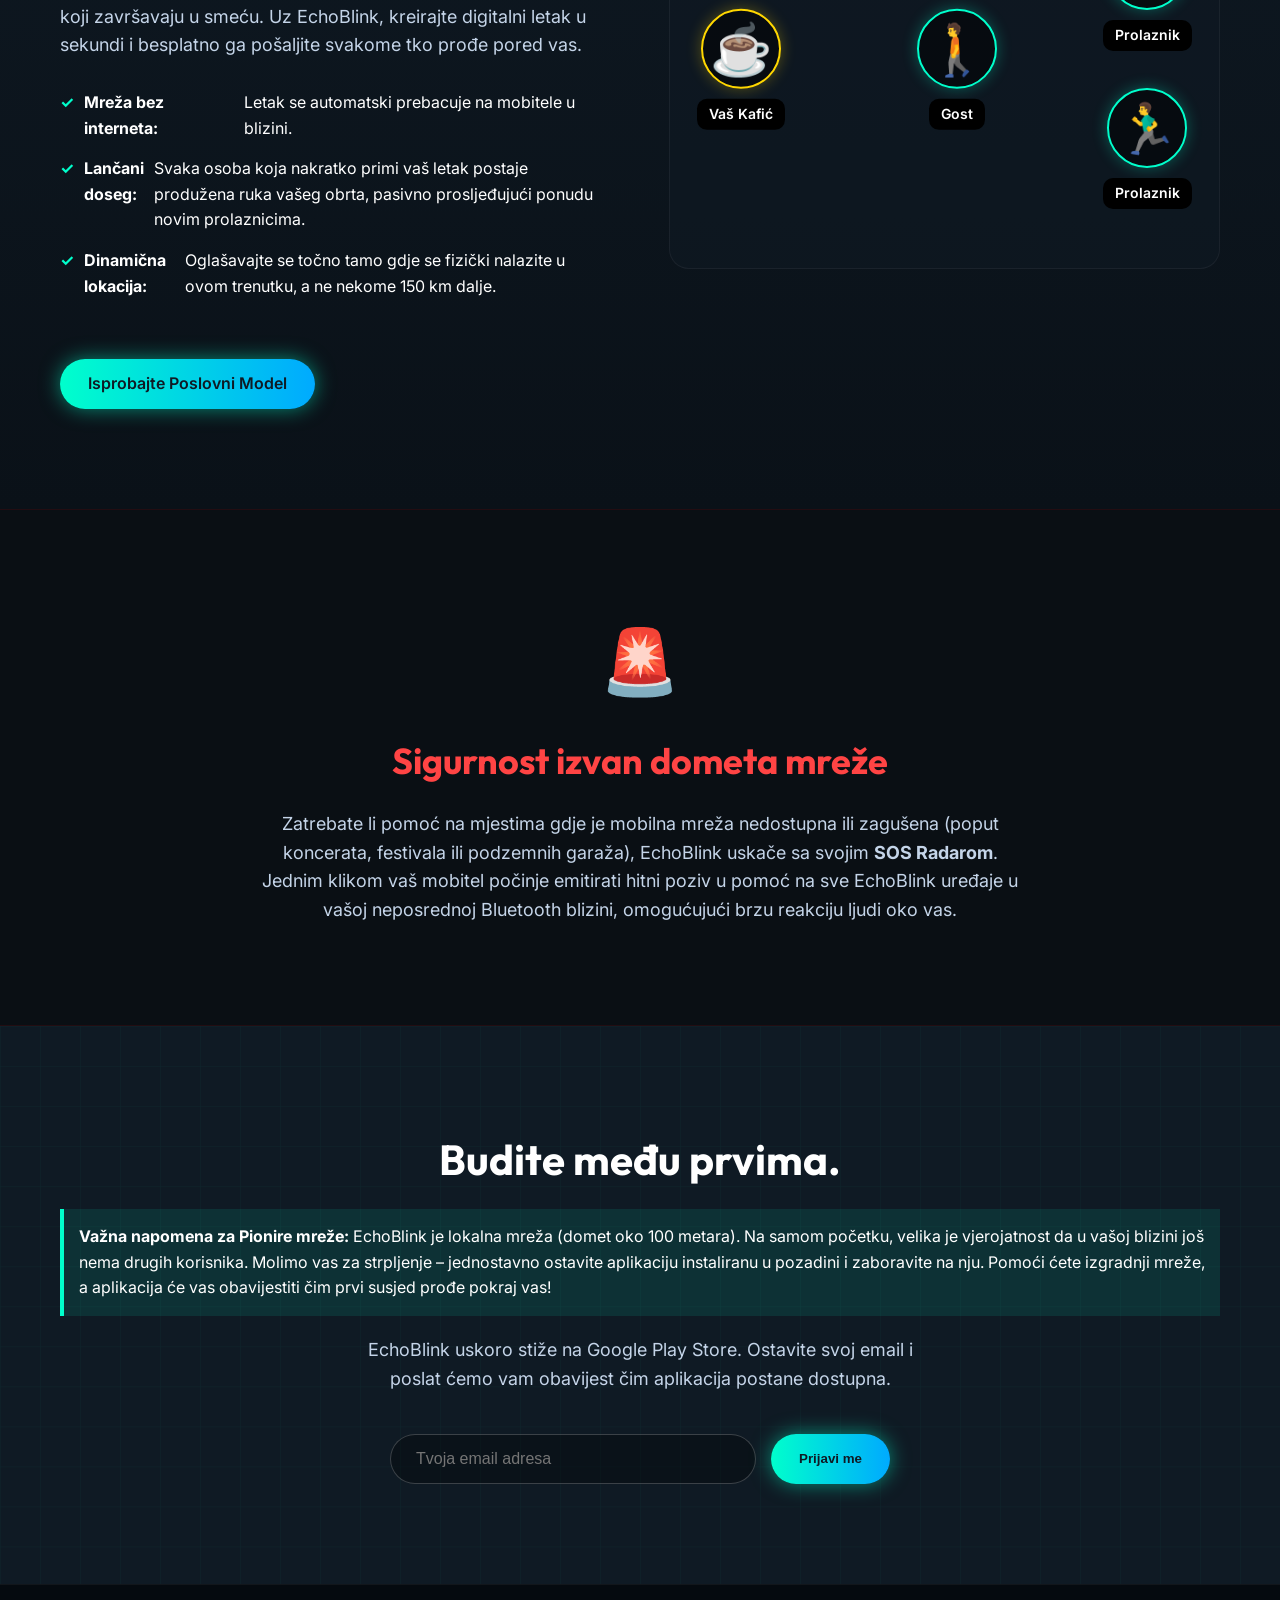
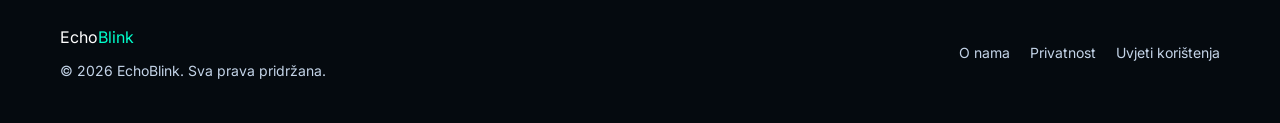
==== commit e86f7bf1: "Update copy: remove chess/beach examples, focus on tradesmen/services" ====
--- a/hr.html
+++ b/hr.html
@@ -96,16 +96,16 @@
             <div class="features-grid">
                 <!-- Kartica 1 -->
                 <div class="feature-card">
-                    <div class="feature-icon">♟️</div>
-                    <h3>Tiho Uparivanje</h3>
-                    <p>Unesite "šah" ili "pikado" u svoj profil, uđite u lokalni kafić i trenutno pronađite partnera za igru bez da ste ikome izgovorili ijednu riječ. Aplikacija vas spaja kada ste fizički u istoj prostoriji.</p>
+                    <div class="feature-icon">🤝</div>
+                    <h3>Trenutno Lokalno Uparivanje</h3>
+                    <p>Ušetajte na prepun događaj, konferenciju ili lokalni kafić, i trenutno se povežite s ljudima koji nude ili traže točno ono što vama treba, bez da ste izgovorili ijednu riječ. Aplikacija vas spaja kada ste fizički u istoj prostoriji.</p>
                 </div>
 
                 <!-- Kartica 2 -->
                 <div class="feature-card">
-                    <div class="feature-icon">🏖️</div>
+                    <div class="feature-icon">📍</div>
                     <h3>Blizina umjesto Daljine</h3>
-                    <p>Zašto pretraživati osobu udaljenu 50 kilometara na internetu? Pronađite sunarodnjake na stranoj plaži, ili otkrijte nekoga tko nudi točno ono što vam treba, u vašem neposrednom susjedstvu.</p>
+                    <p>Zašto pretraživati osobu udaljenu 50 kilometara na internetu? Otkrijte lokalnog majstora, uslužnu djelatnost ili nekoga tko nudi točno ono što vam treba, u vašem neposrednom susjedstvu ili ulici.</p>
                 </div>
 
                 <!-- Kartica 3 -->
@@ -142,7 +142,7 @@
                 <div class="vision-card">
                     <div class="vision-icon">🤝</div>
                     <h3>Spajanje bez ijedne riječi</h3>
-                    <p>Upišite 'šah', 'biljar' ili 'pikado' u svoje interese. Ušetajte u prepun lokal i aplikacija će odmah pronaći osobu koja želi igrati, bez da ste ikome prišli. Nalazite se na stranoj plaži u drugoj državi? EchoBlink vas tiho povezuje sa sunarodnjacima koji se sunčaju nekoliko metara dalje.</p>
+                    <p>Ušetajte u prepun lokal i aplikacija će odmah pronaći osobu koja odgovara vašim poslovnim potrebama ili interesima, bez da ste ikome prišli. EchoBlink vas tiho povezuje s kompatibilnim osobama koje sjede samo nekoliko metara dalje.</p>
                 </div>
                 
                 <div class="vision-card">
@@ -159,8 +159,8 @@
         <div class="container business-container">
             <div class="business-text">
                 <div class="badge badge-gold">Za Poslovne Korisnike</div>
-                <h2>Pretvorite prolaznike u <span class="highlight">goste</span>.</h2>
-                <p>Zamislite da obrtnik uđe u kafić u susjednom kvartu. Naruči kavu, a u istom trenutku svi oko njega znaju koje usluge nudi ili što točno traži. EchoBlink to pretvara u stvarnost digitalnim dijeljenjem letaka svima u radijusu od 100 metara.</p>
+                <h2>Pretvorite prolaznike u <span class="highlight">klijente</span>.</h2>
+                <p>Imate kafić, nudite instrukcije, popravljate kućanske aparate ili svirate u bendu? Zaboravite na skupo tiskanje papirnatih letaka koji završavaju u smeću. Uz EchoBlink, kreirajte digitalni letak u sekundi i besplatno ga pošaljite svakome tko prođe pored vas.</p>
                 
                 <ul class="business-list">
                     <li><span class="icon-check">✓</span> <b>Mreža bez interneta:</b> Letak se automatski prebacuje na mobitele u blizini.</li>
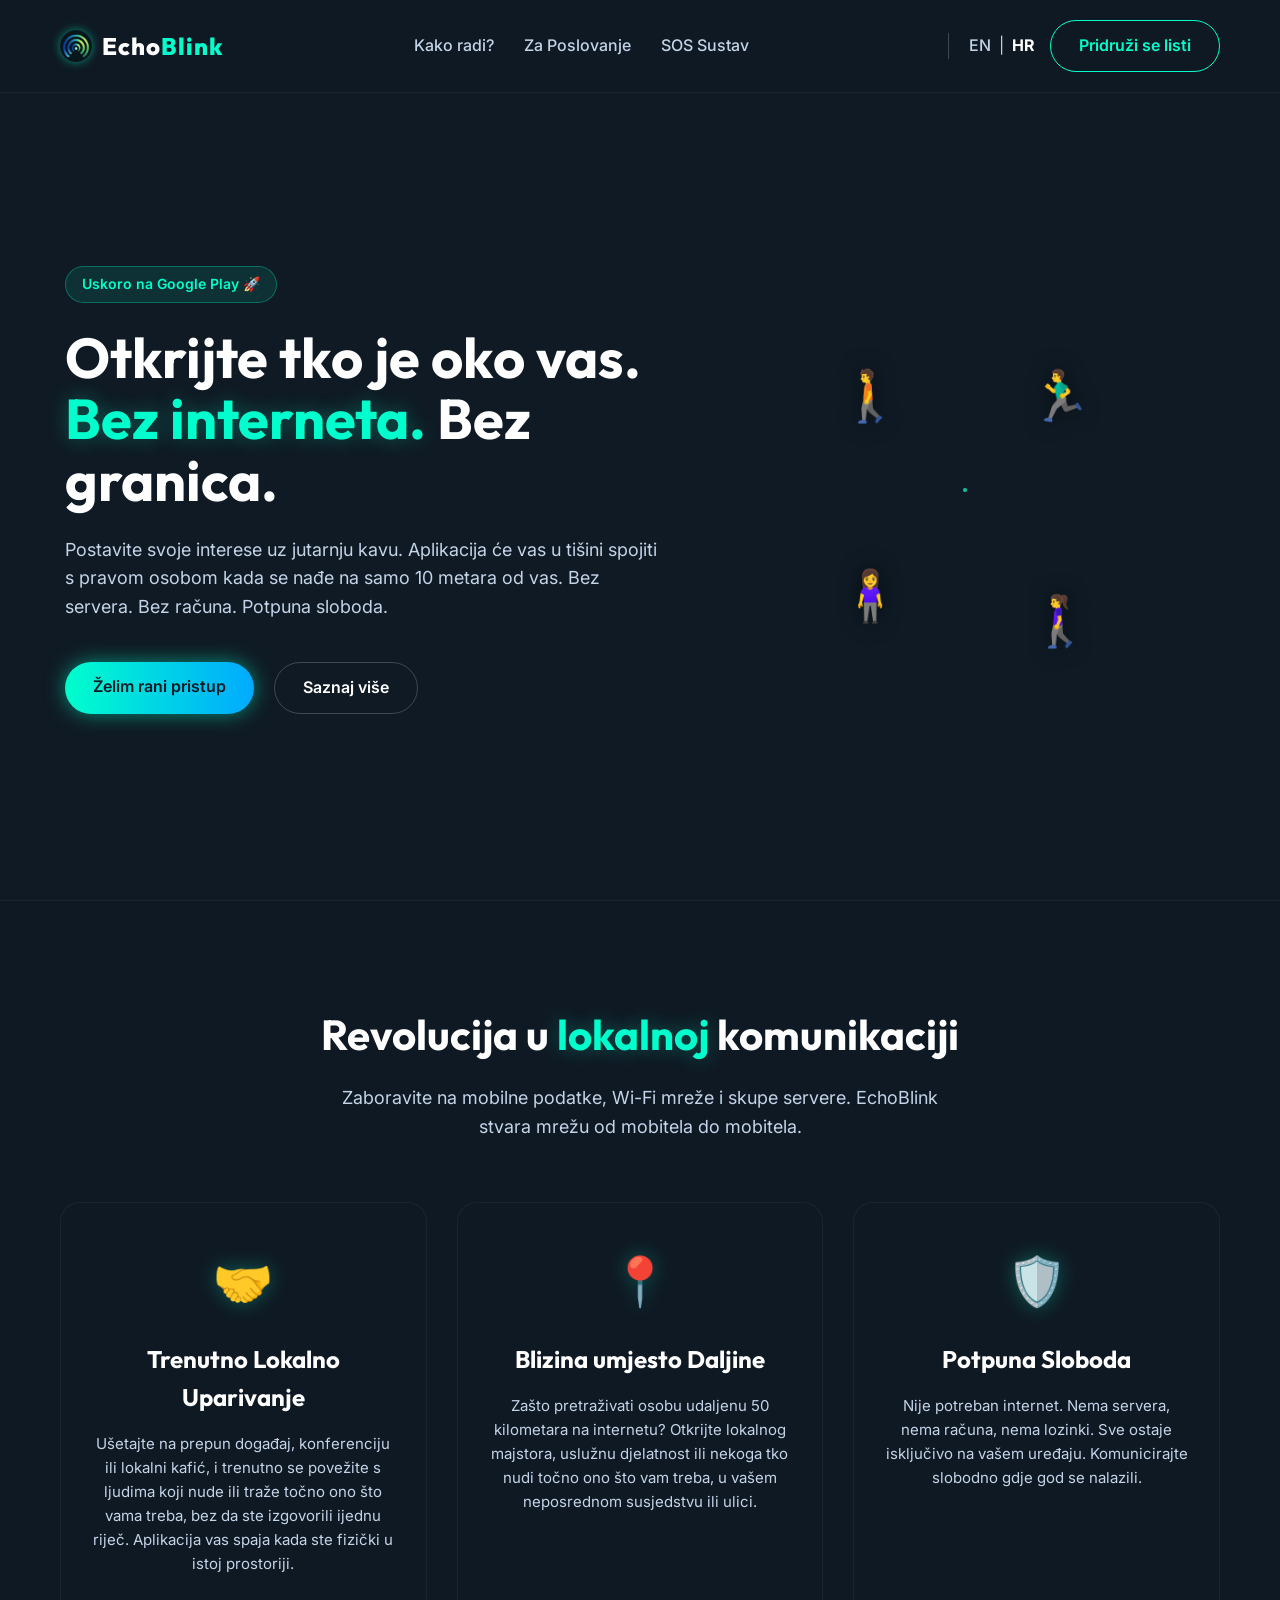
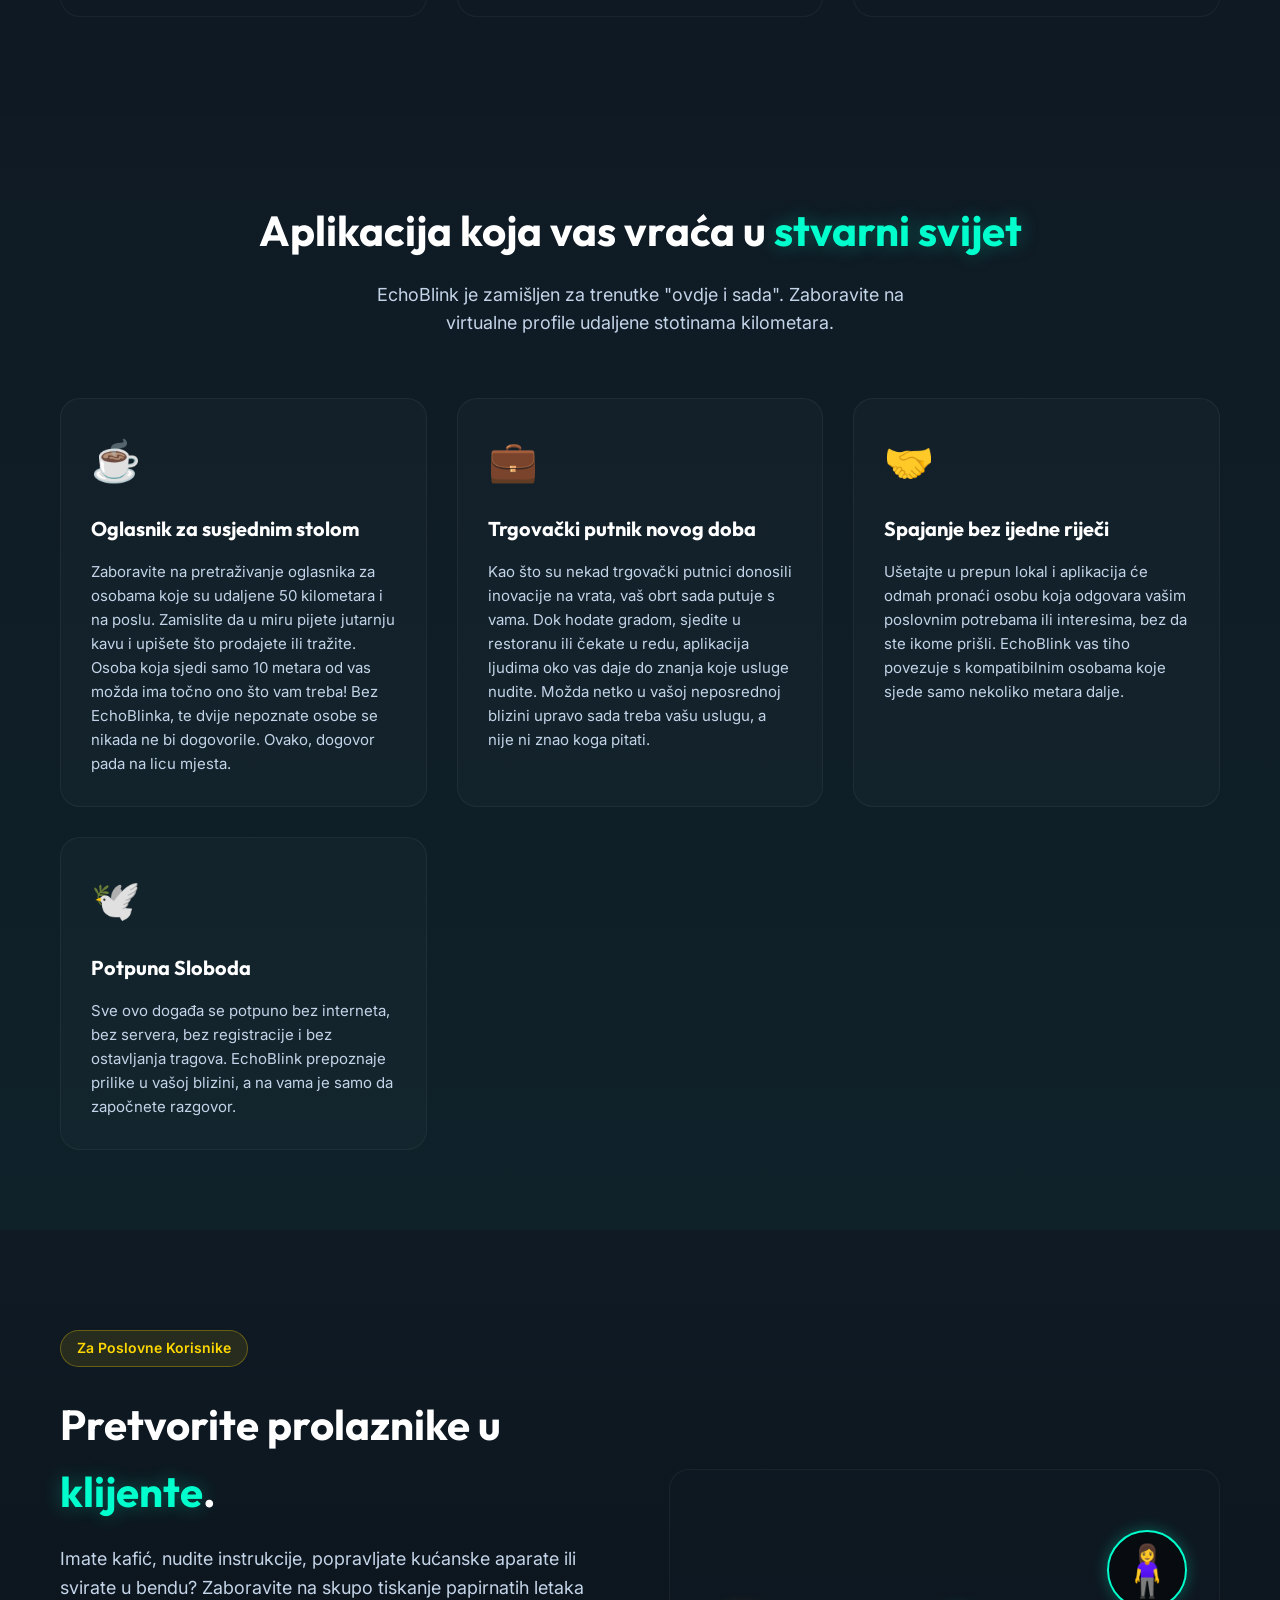
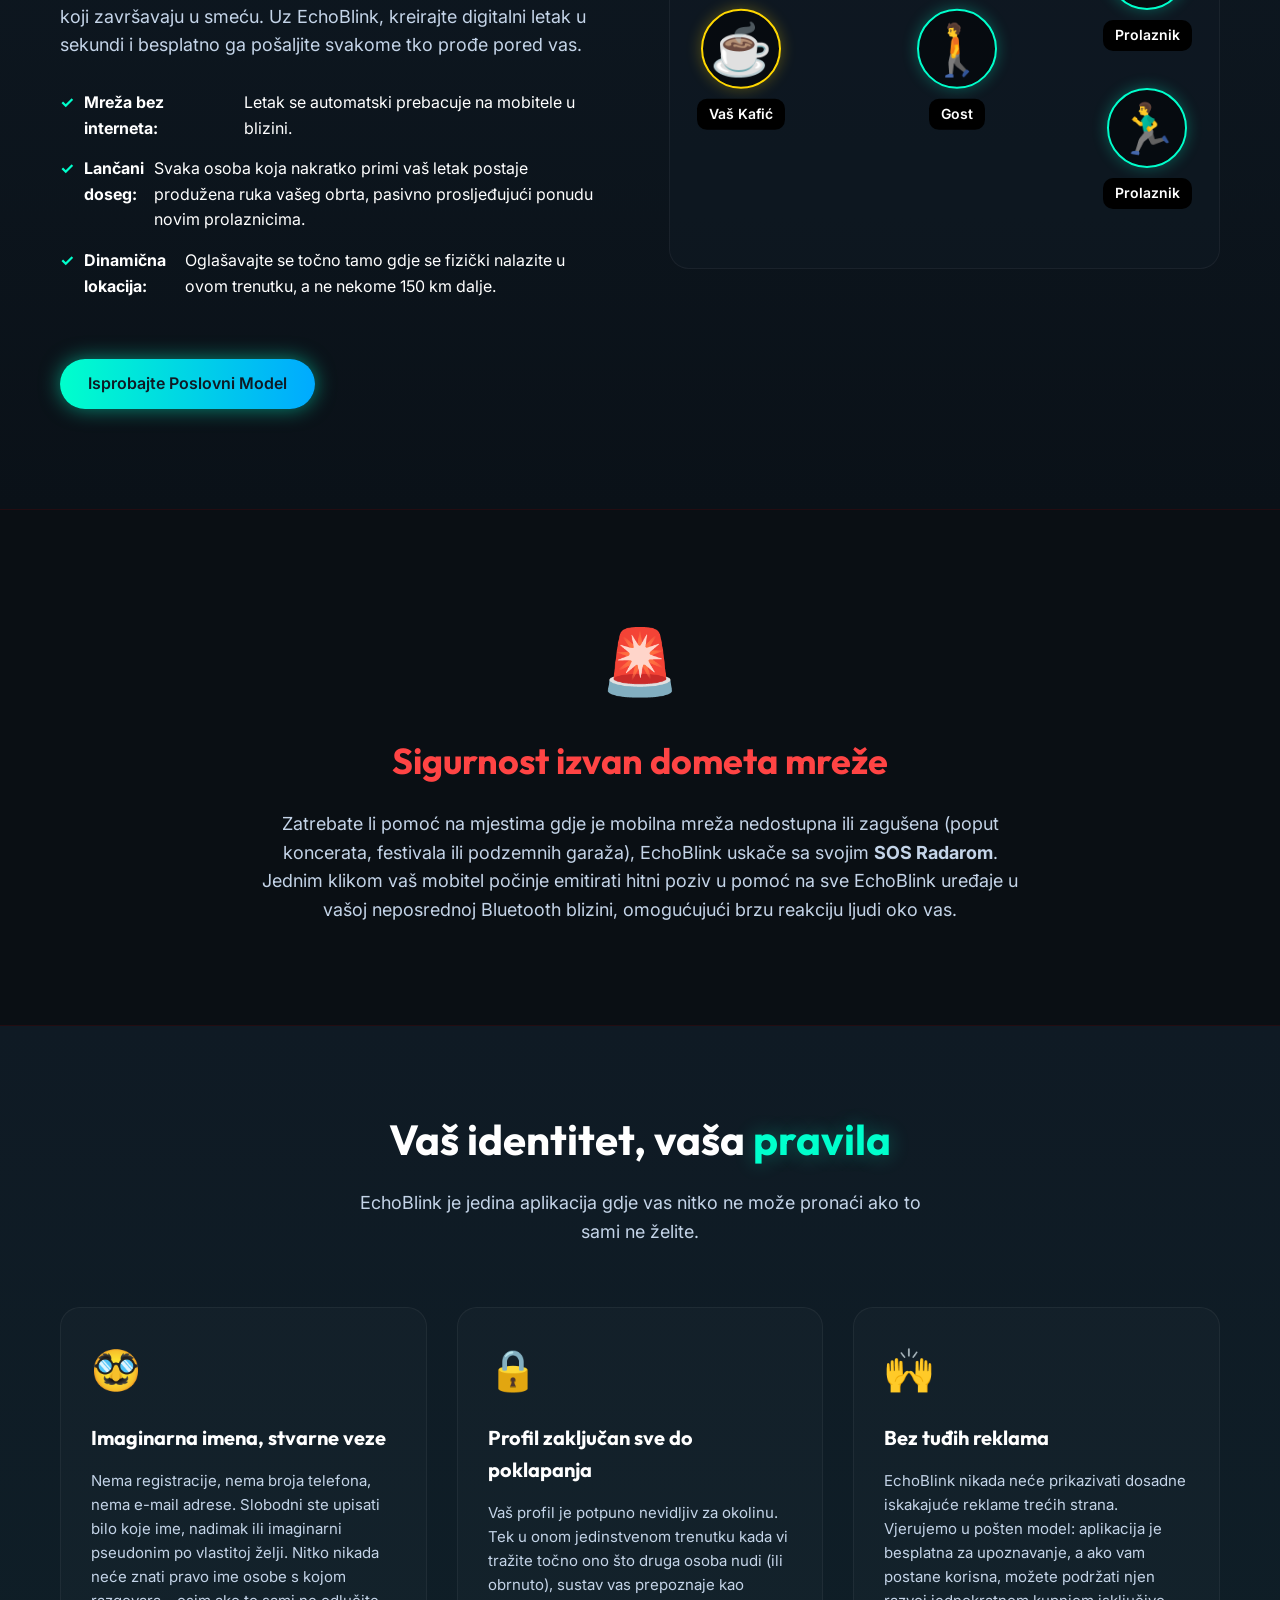
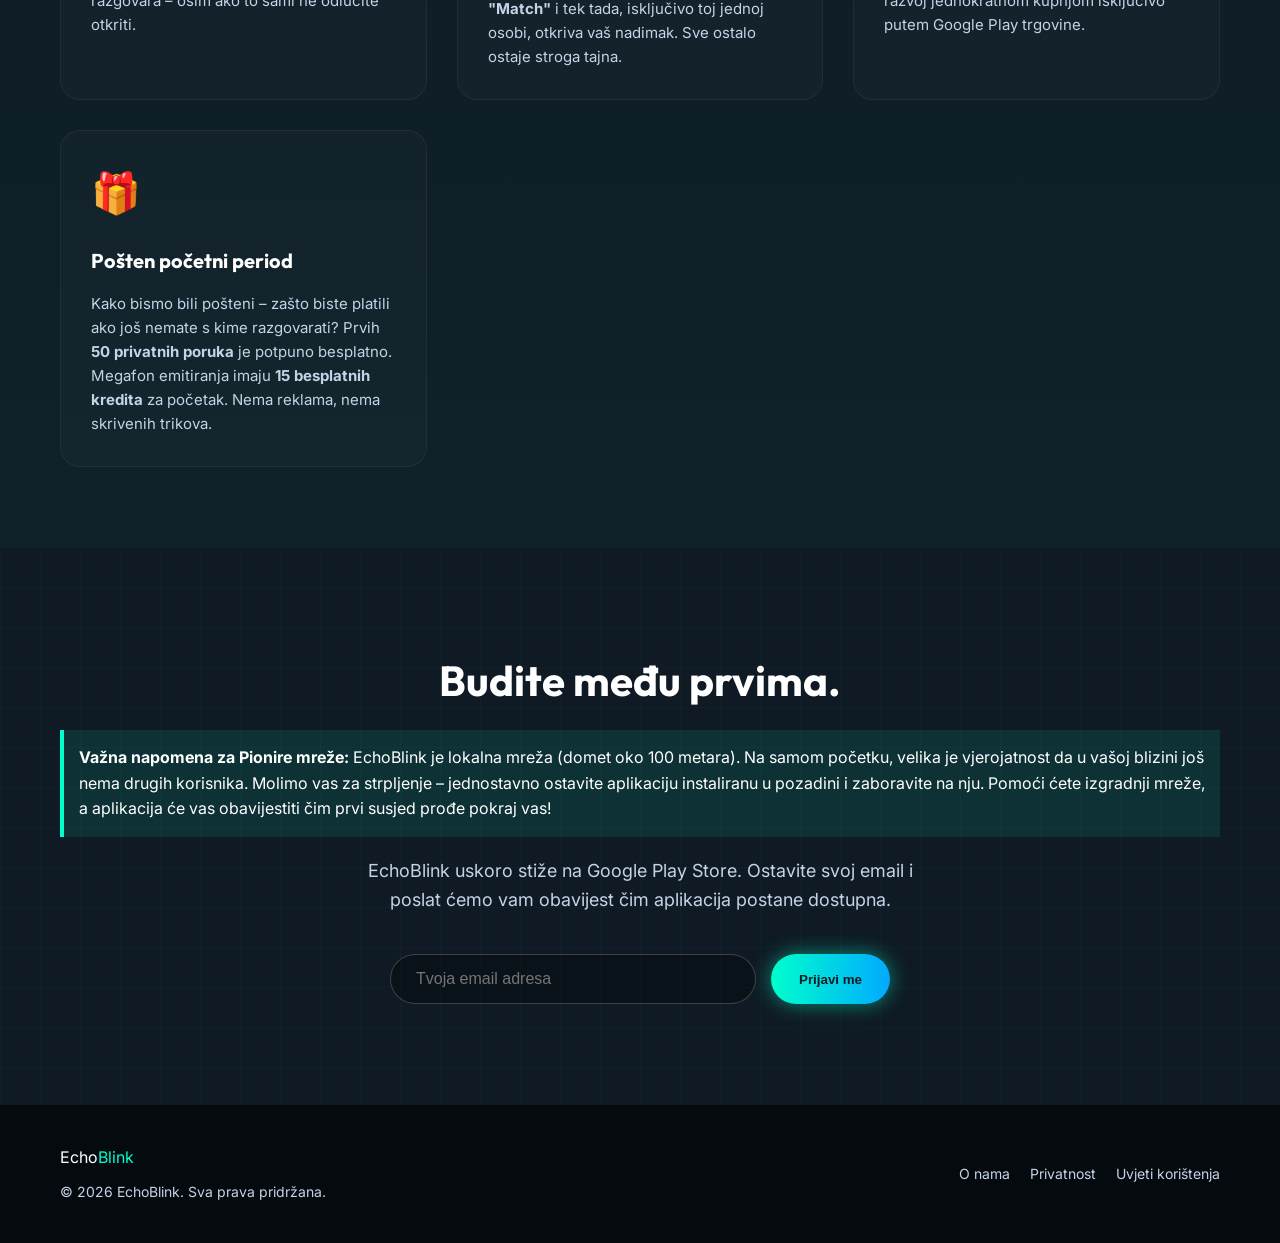
==== commit 33cb1a97: "Dodana sekcija o privatnosti, anonimnosti i postenom poslovnom modelu" ====
--- a/hr.html
+++ b/hr.html
@@ -211,6 +211,42 @@
         </div>
     </section>
 
+    <!-- PRIVATNOST I ANONIMNOST SEKCIJA -->
+    <section id="privatnost" class="vision-section">
+        <div class="container">
+            <div class="section-header">
+                <h2>Vaš identitet, vaša <span class="highlight">pravila</span></h2>
+                <p>EchoBlink je jedina aplikacija gdje vas nitko ne može pronaći ako to sami ne želite.</p>
+            </div>
+
+            <div class="vision-grid">
+                <div class="vision-card">
+                    <div class="vision-icon">🥸</div>
+                    <h3>Imaginarna imena, stvarne veze</h3>
+                    <p>Nema registracije, nema broja telefona, nema e-mail adrese. Slobodni ste upisati bilo koje ime, nadimak ili imaginarni pseudonim po vlastitoj želji. Nitko nikada neće znati pravo ime osobe s kojom razgovara &ndash; osim ako to sami ne odlučite otkriti.</p>
+                </div>
+
+                <div class="vision-card">
+                    <div class="vision-icon">🔒</div>
+                    <h3>Profil zaključan sve do poklapanja</h3>
+                    <p>Vaš profil je potpuno nevidljiv za okolinu. Tek u onom jedinstvenom trenutku kada vi tražite točno ono što druga osoba nudi (ili obrnuto), sustav vas prepoznaje kao <strong>"Match"</strong> i tek tada, isključivo toj jednoj osobi, otkriva vaš nadimak. Sve ostalo ostaje stroga tajna.</p>
+                </div>
+
+                <div class="vision-card">
+                    <div class="vision-icon">🙌</div>
+                    <h3>Bez tuđih reklama</h3>
+                    <p>EchoBlink nikada neće prikazivati dosadne iskakajuće reklame trećih strana. Vjerujemo u pošten model: aplikacija je besplatna za upoznavanje, a ako vam postane korisna, možete podržati njen razvoj jednokratnom kupnjom isključivo putem Google Play trgovine.</p>
+                </div>
+
+                <div class="vision-card">
+                    <div class="vision-icon">🎁</div>
+                    <h3>Pošten početni period</h3>
+                    <p>Kako bismo bili pošteni &ndash; zašto biste platili ako još nemate s kime razgovarati? Prvih <strong>50 privatnih poruka</strong> je potpuno besplatno. Megafon emitiranja imaju <strong>15 besplatnih kredita</strong> za početak. Nema reklama, nema skrivenih trikova.</p>
+                </div>
+            </div>
+        </div>
+    </section>
+
     <!-- WAITLIST (Lista Čekanja) i FOOTER -->
     <section id="waitlist" class="waitlist-section">
         <div class="container">
